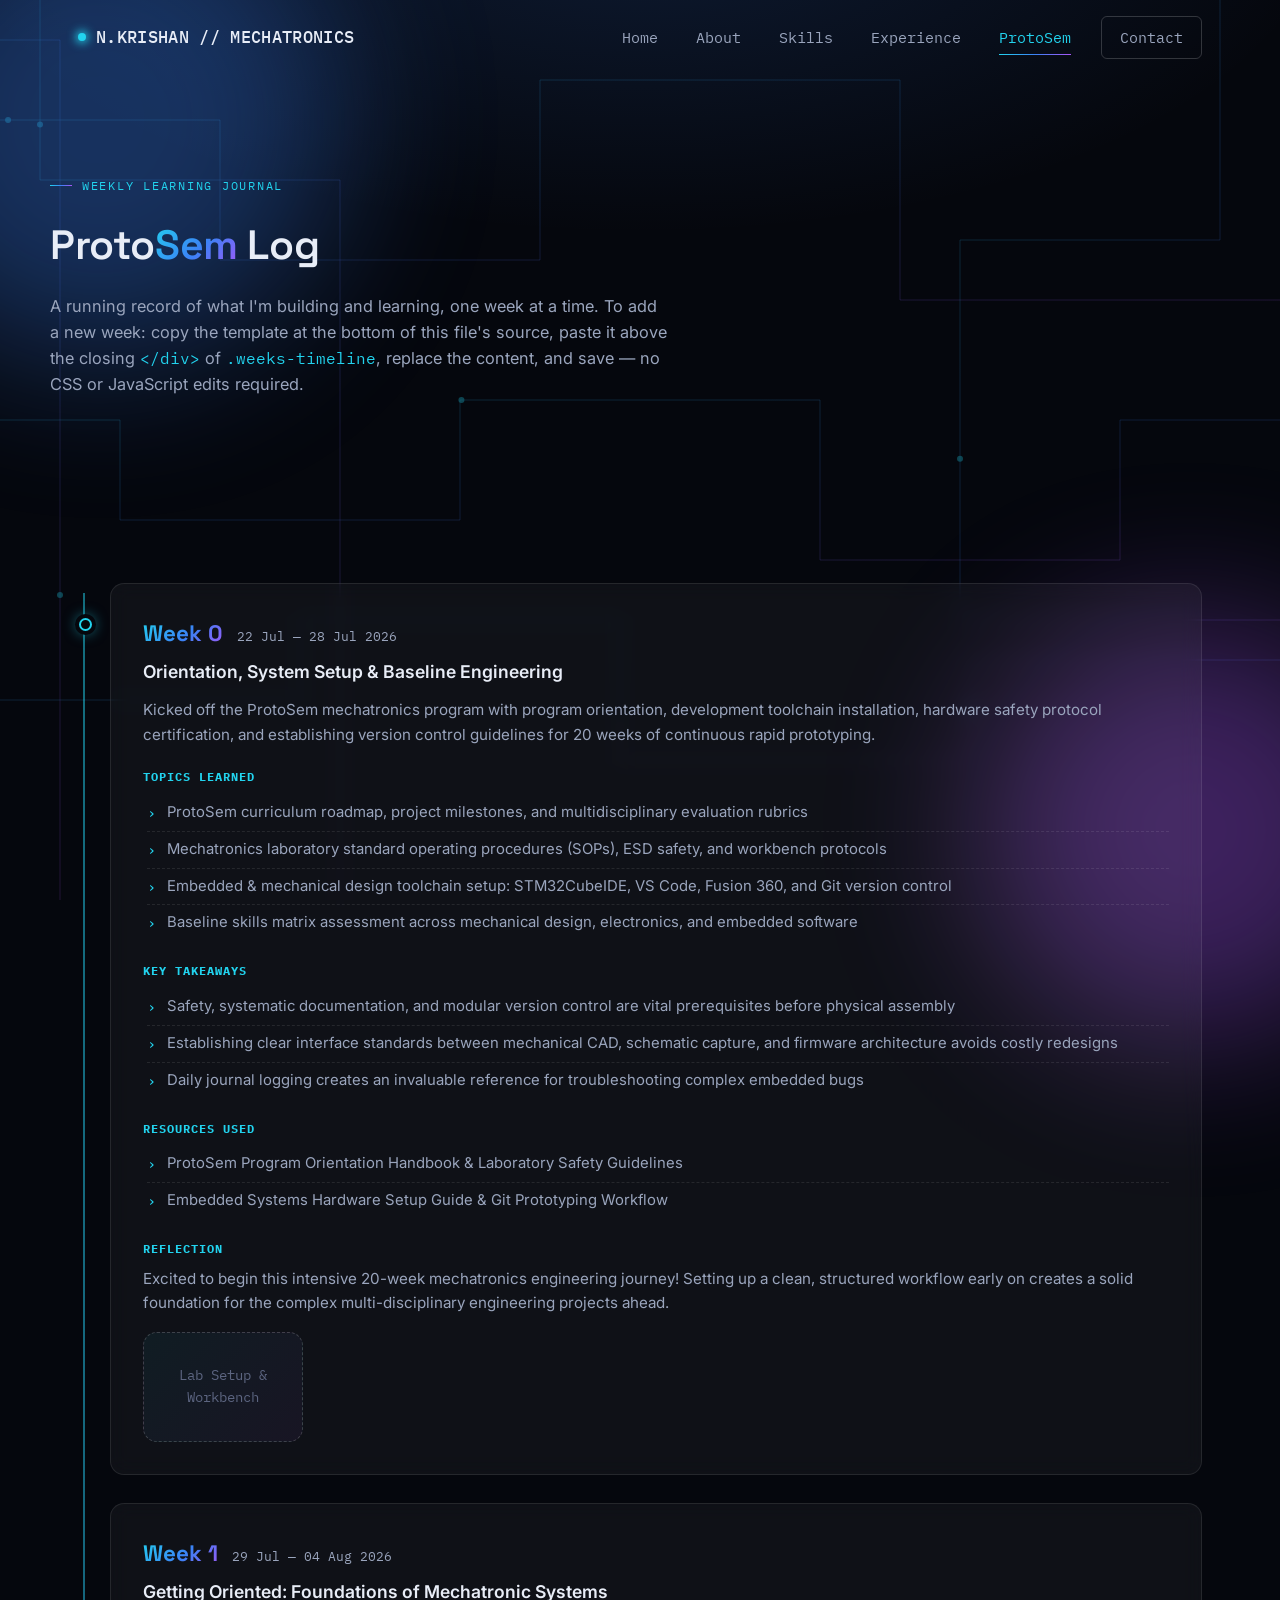
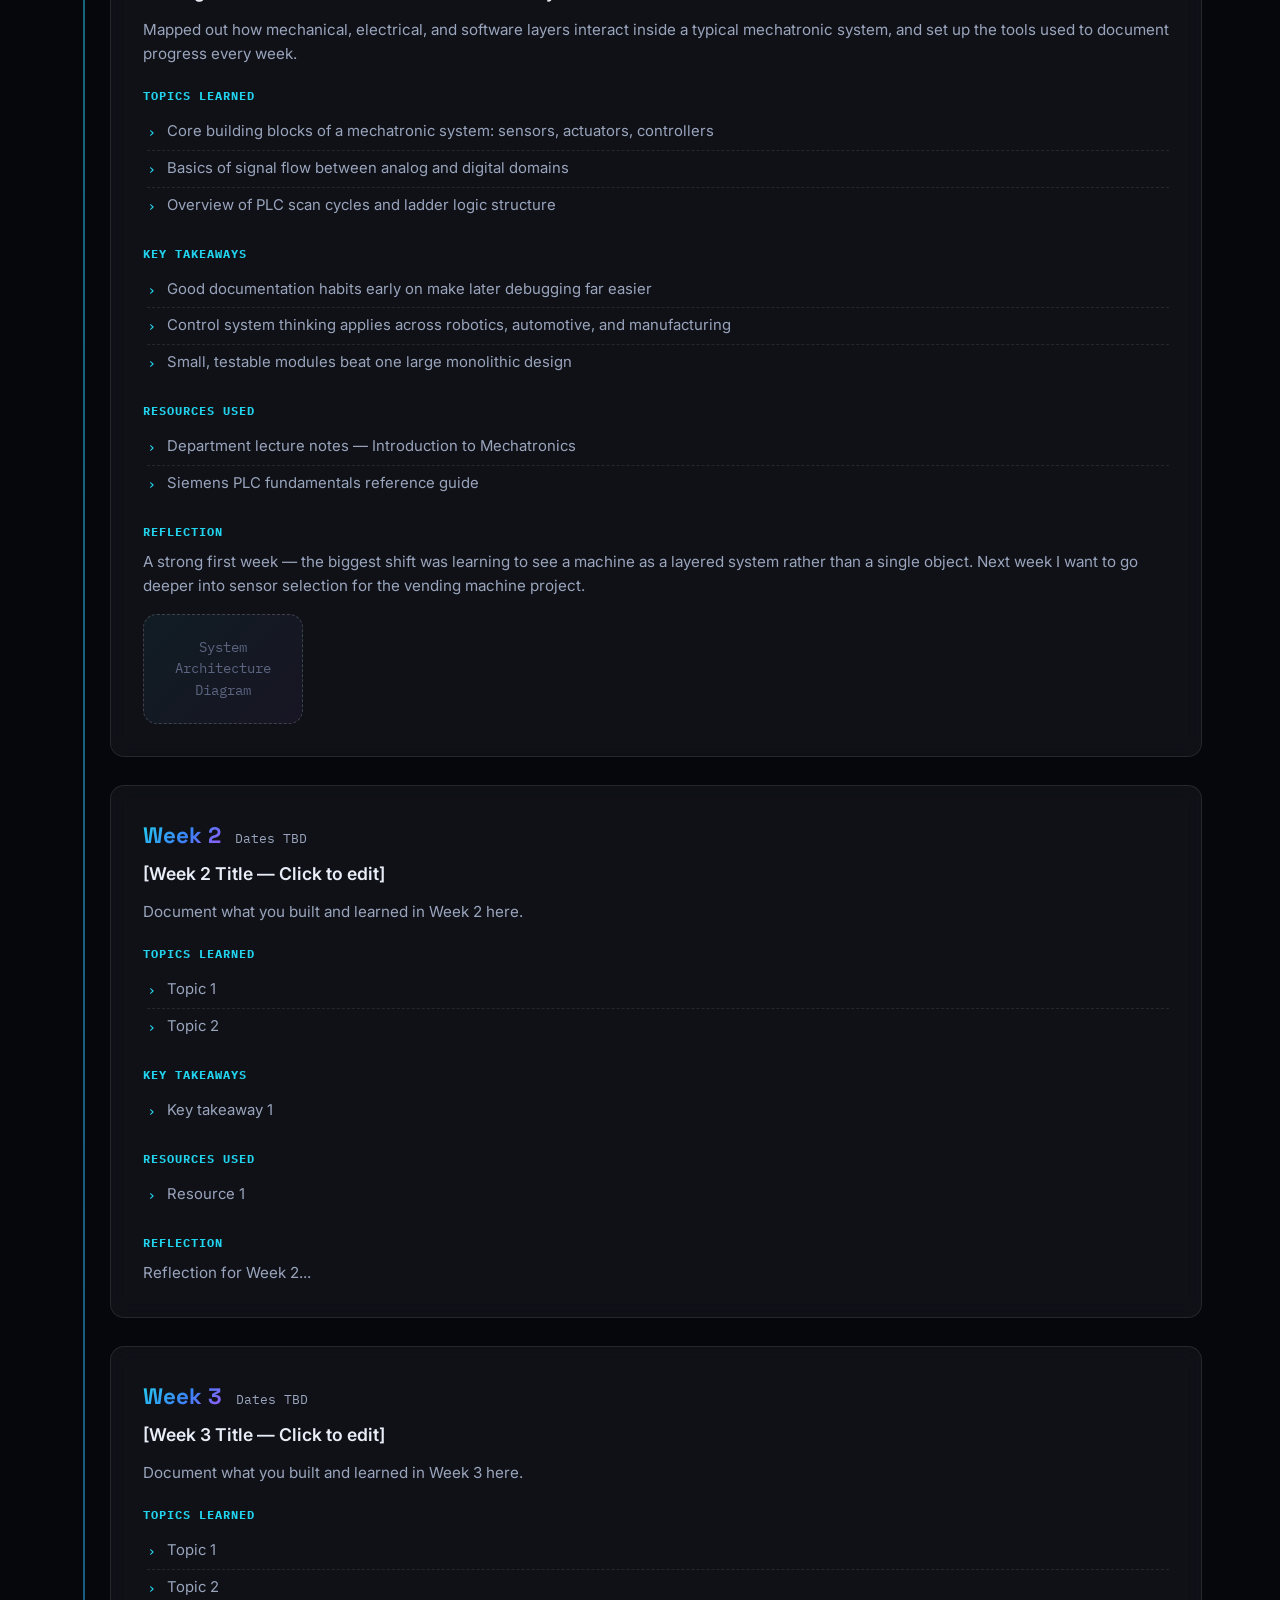
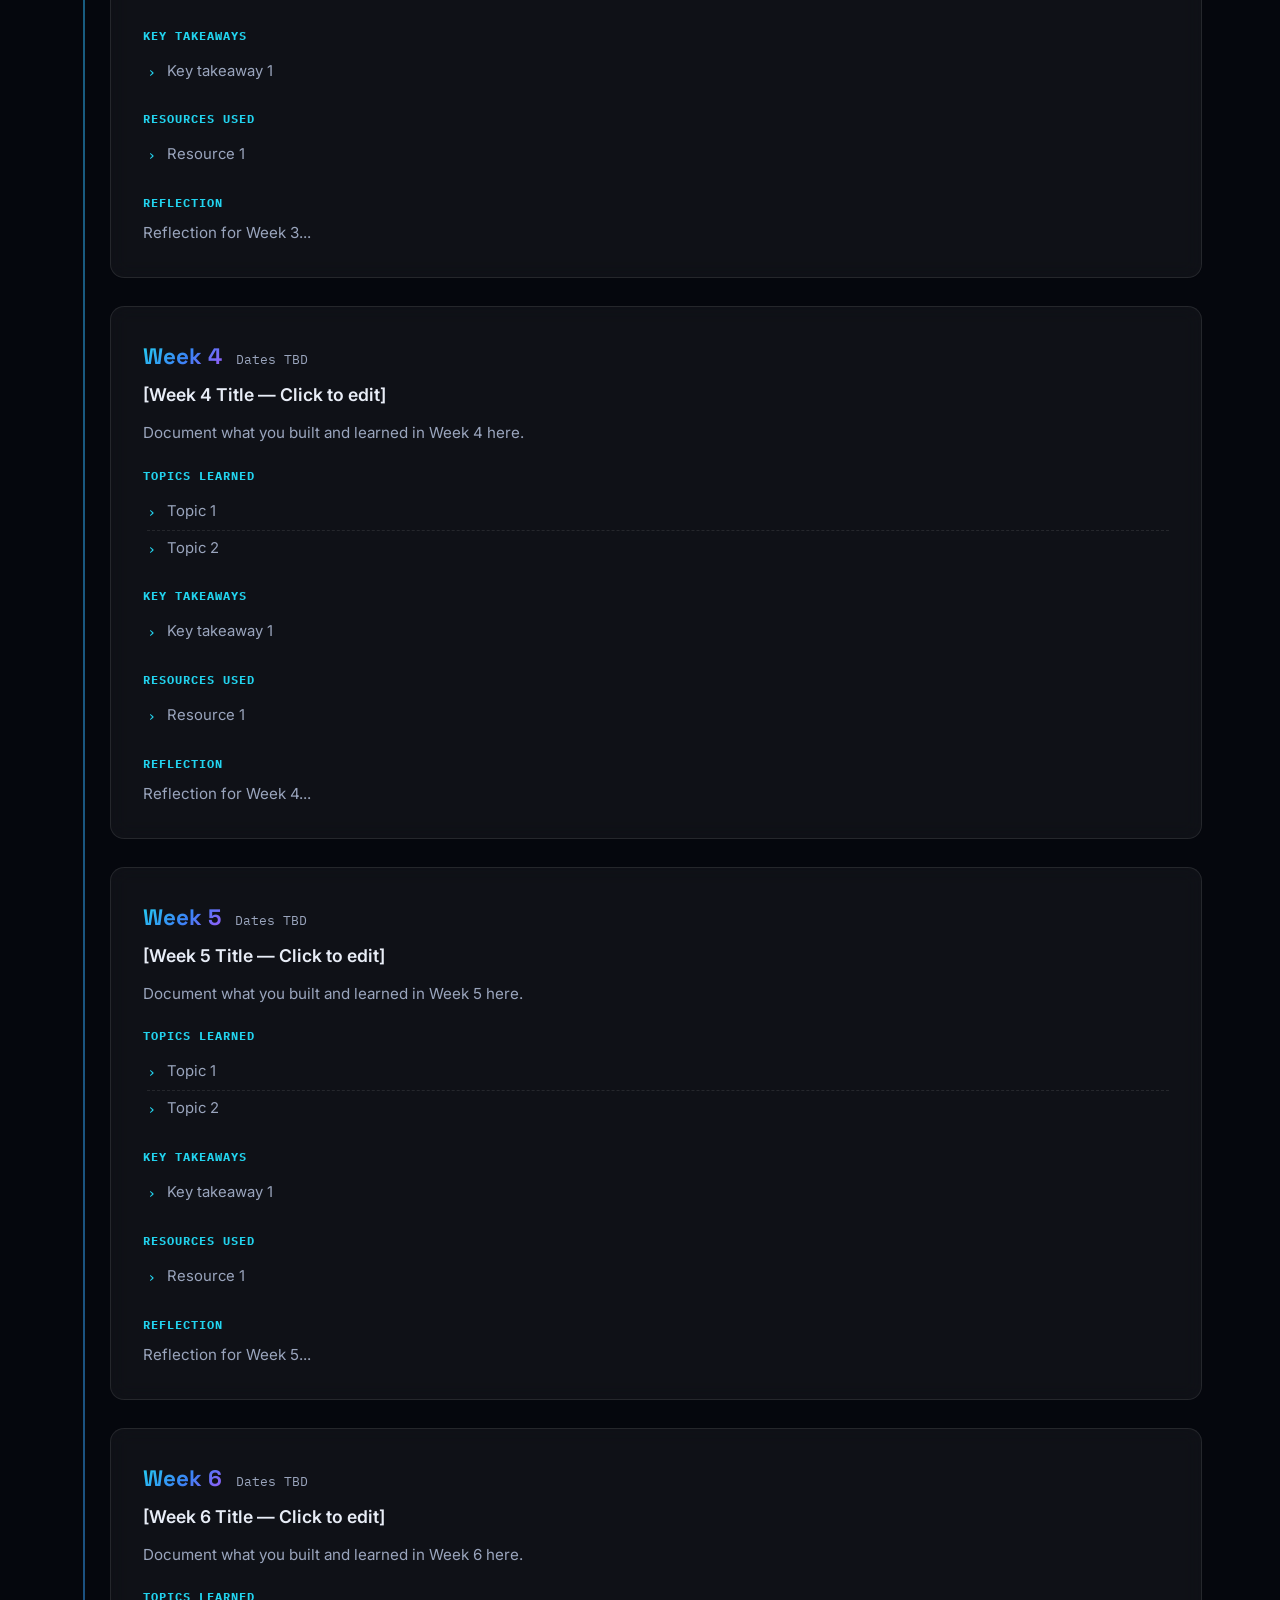
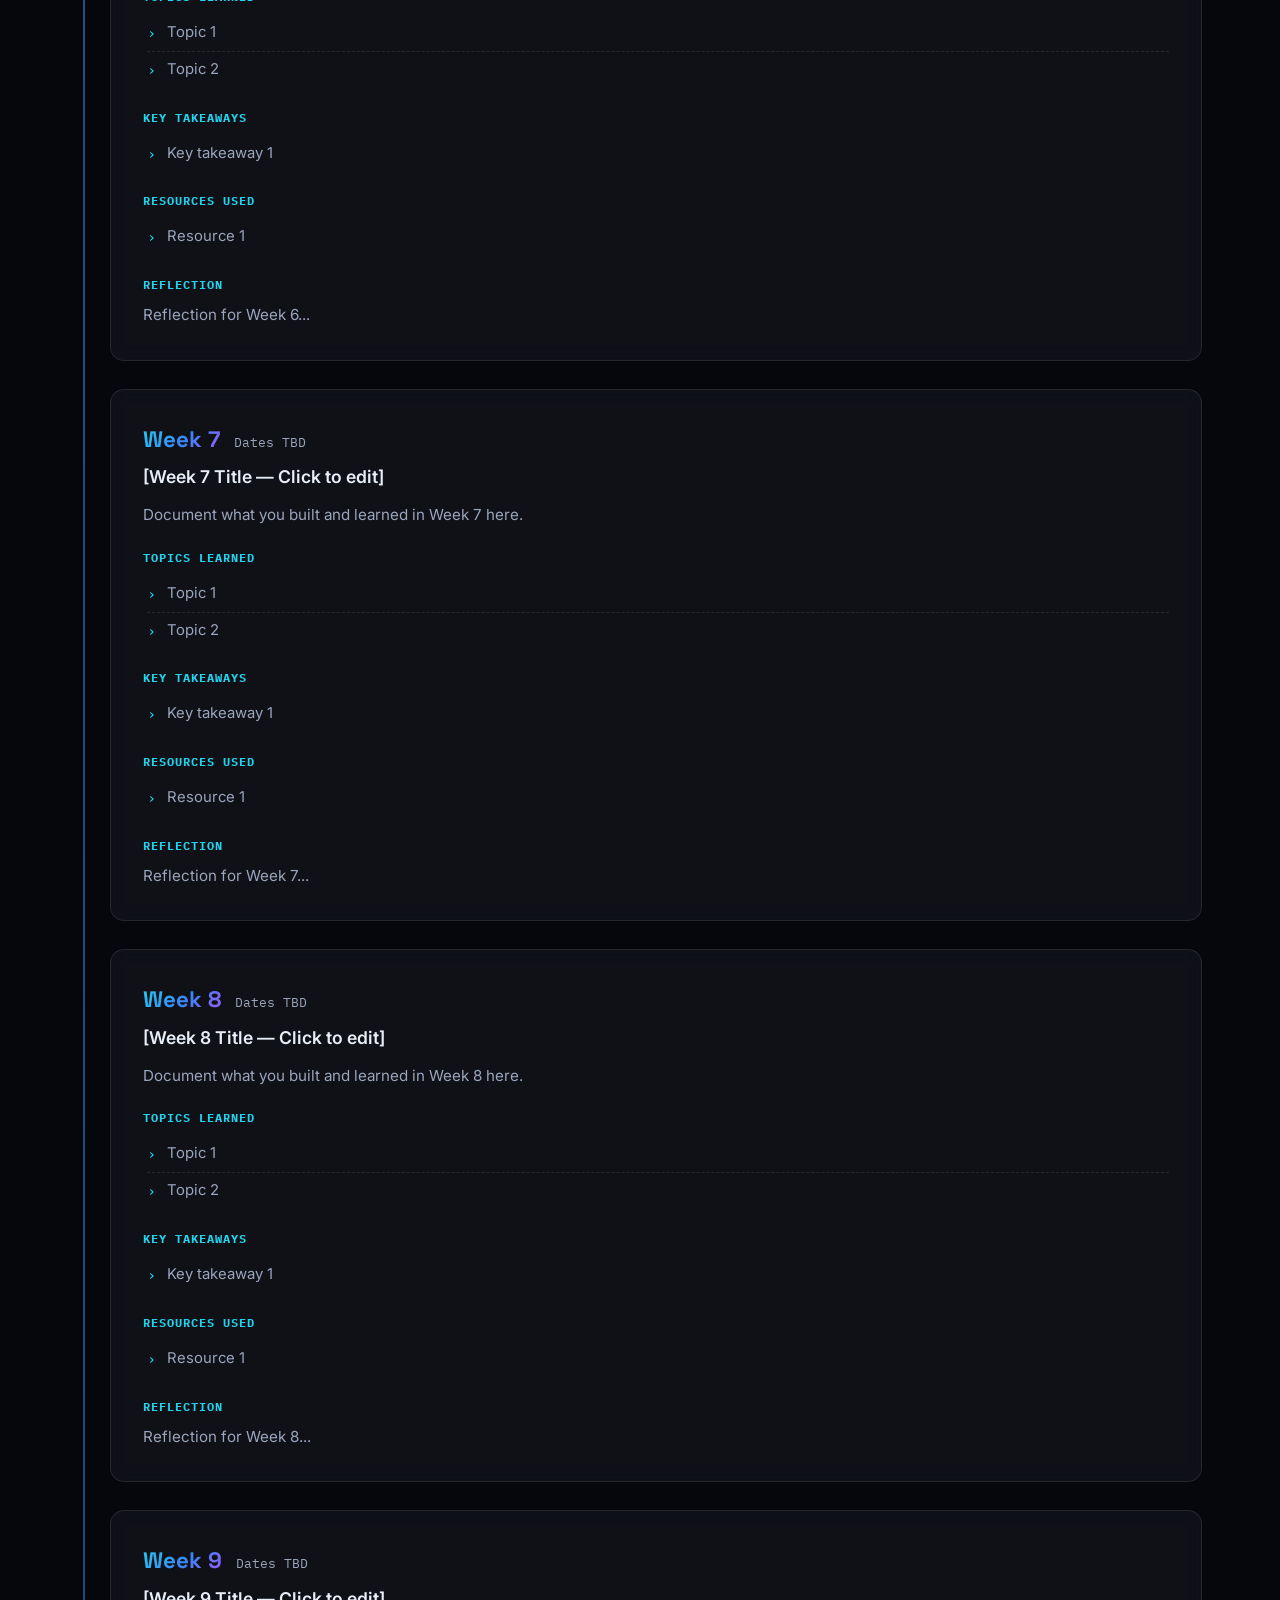
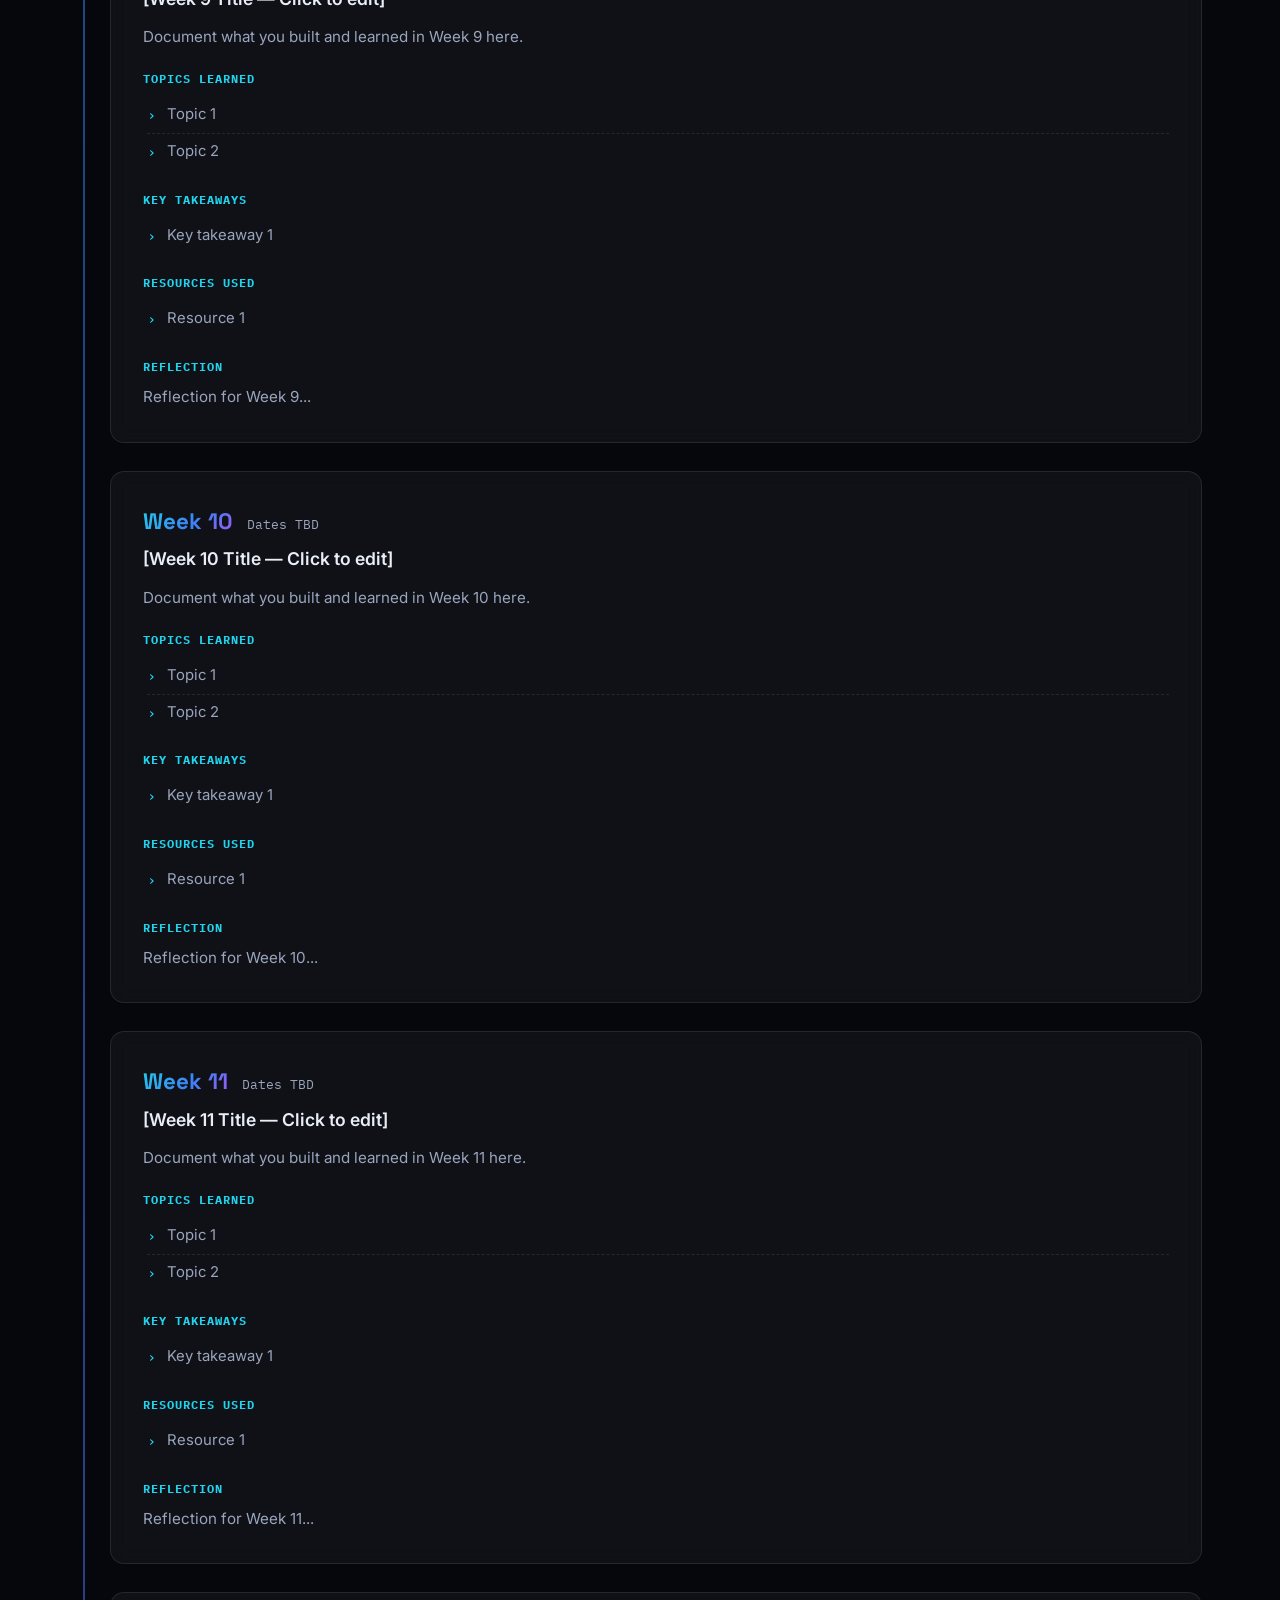
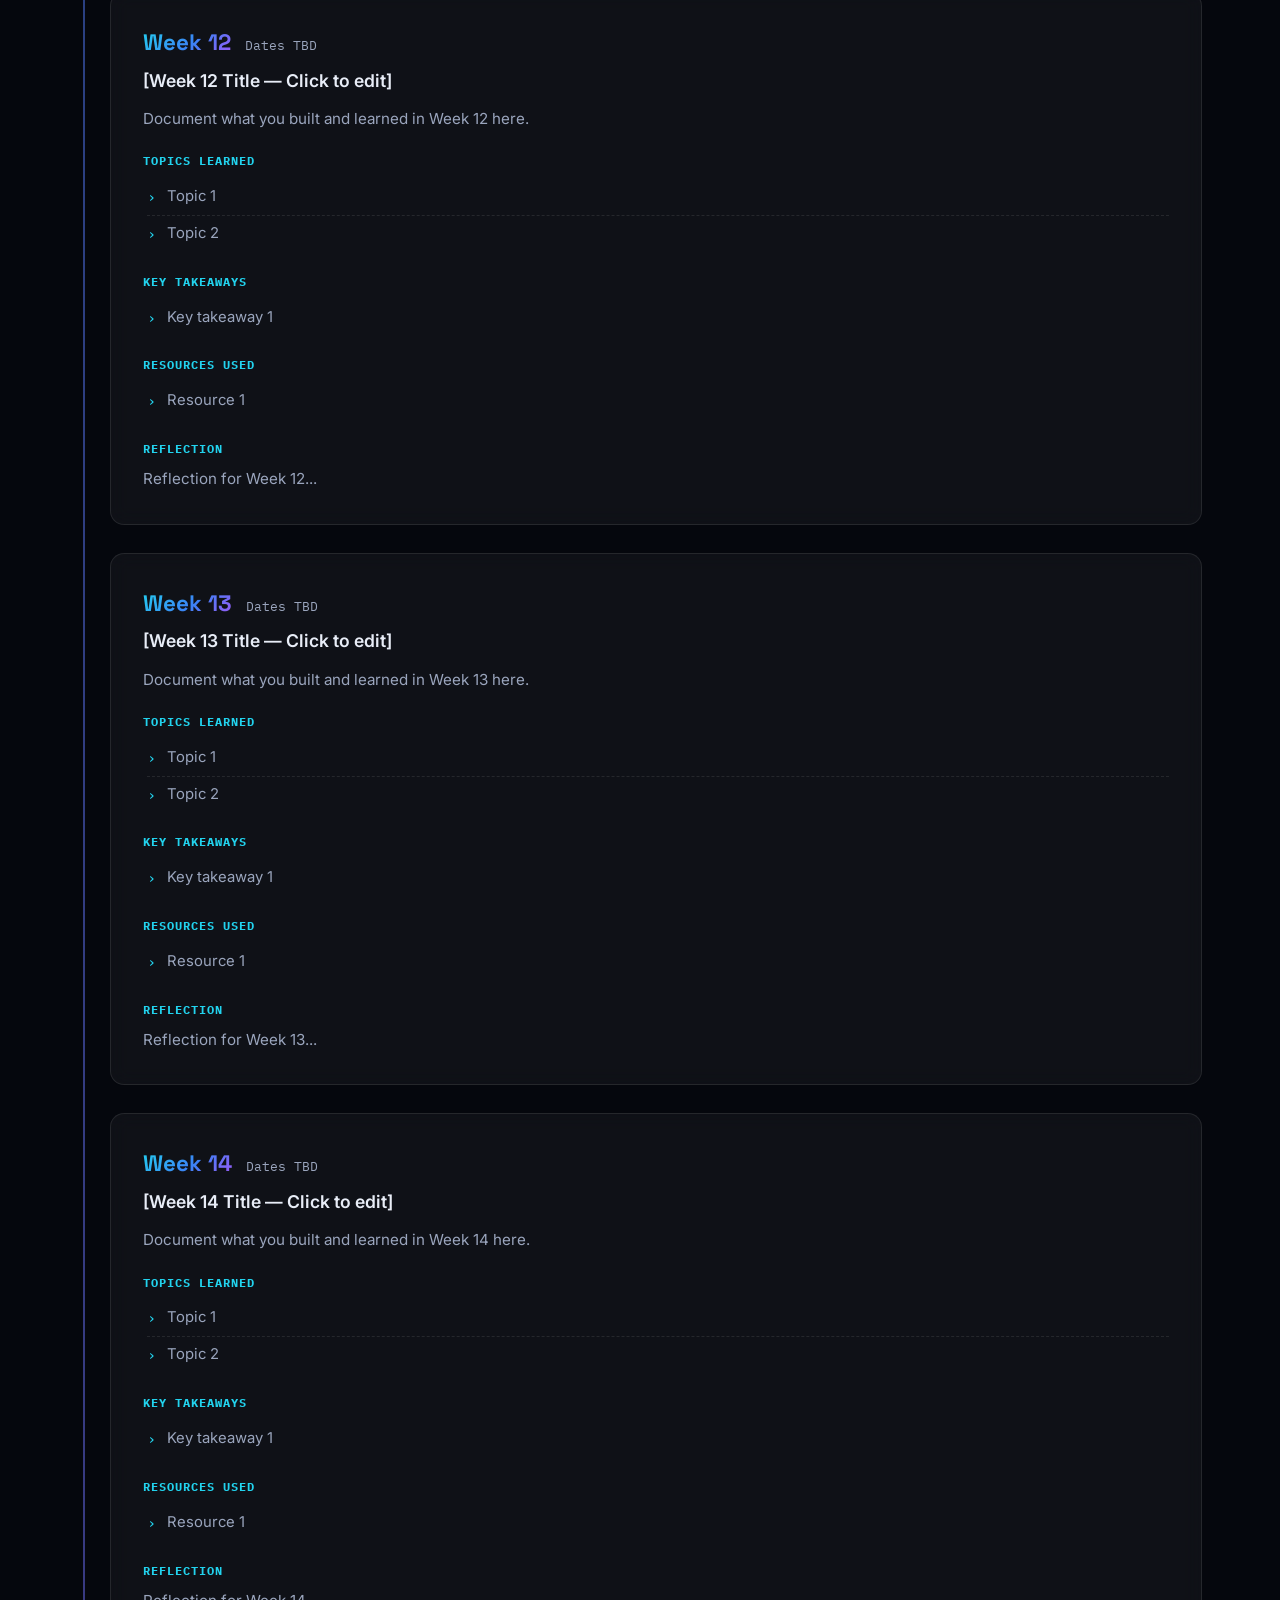
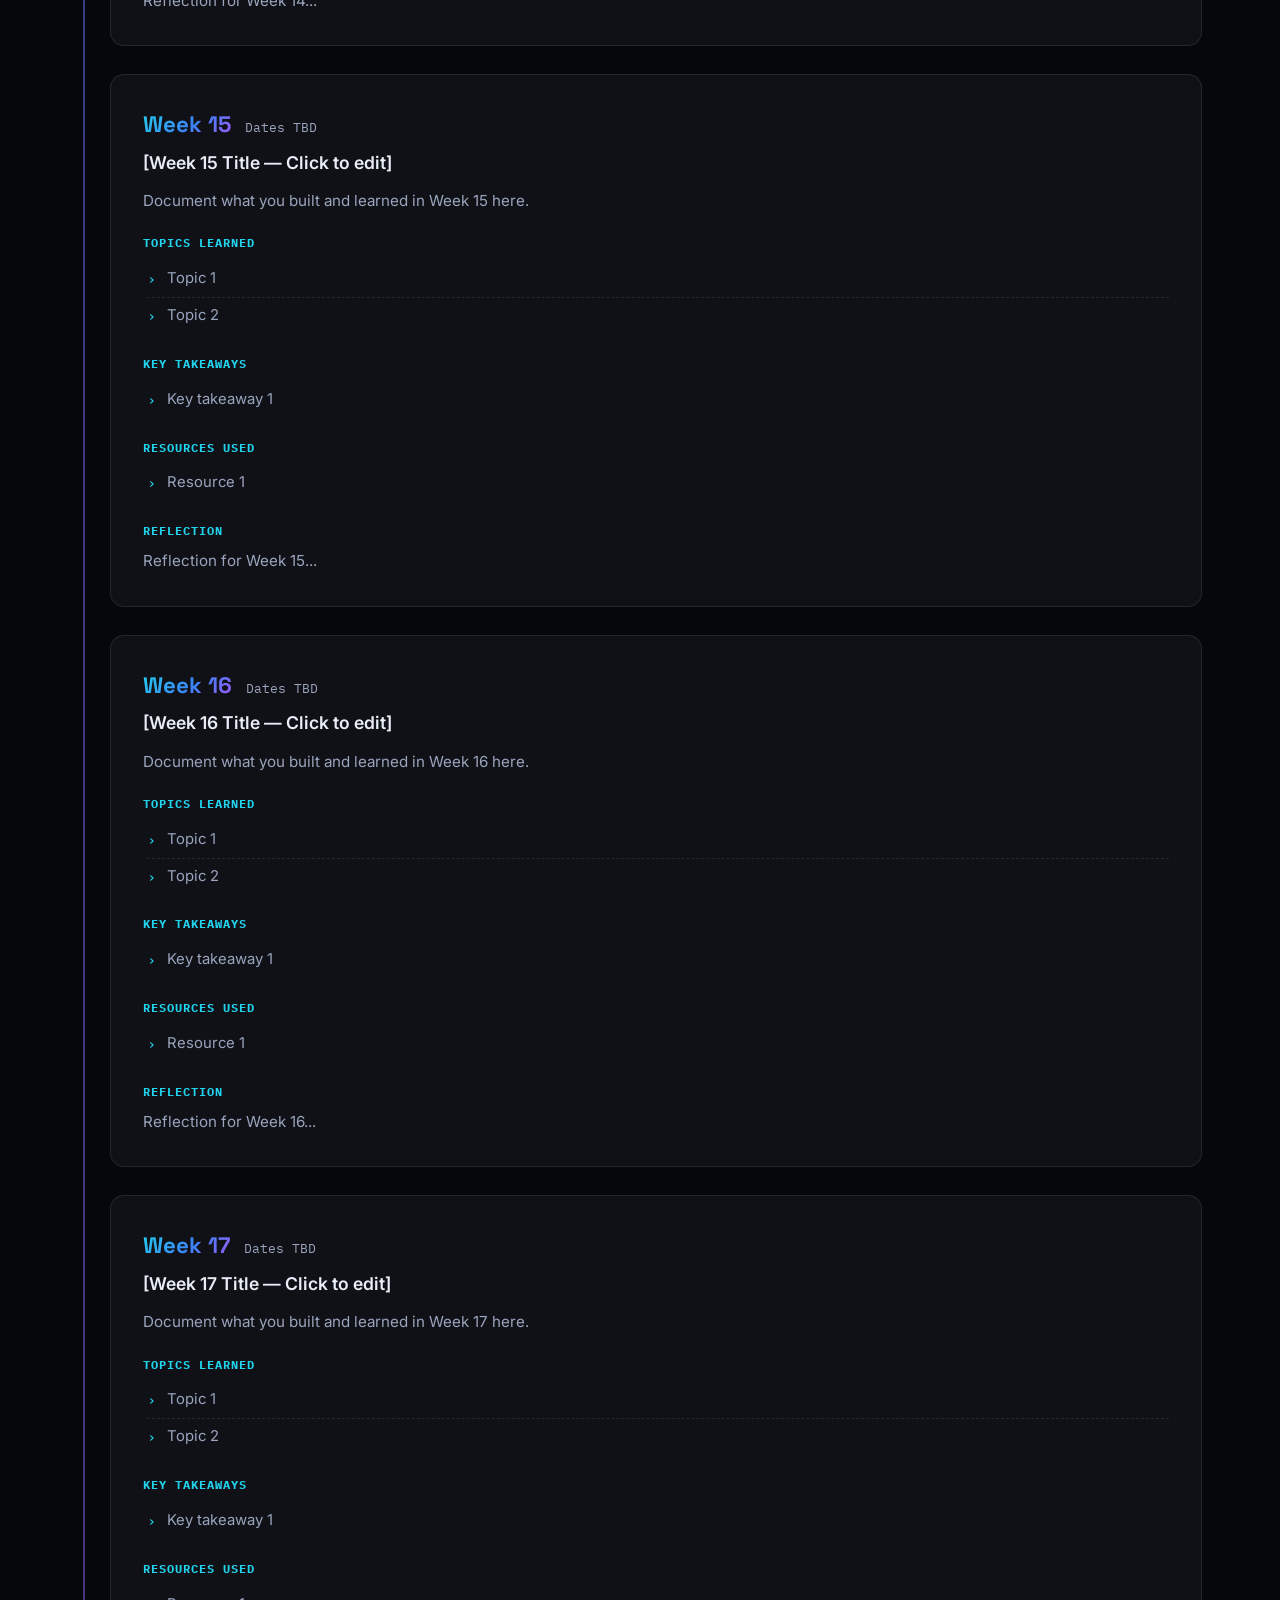
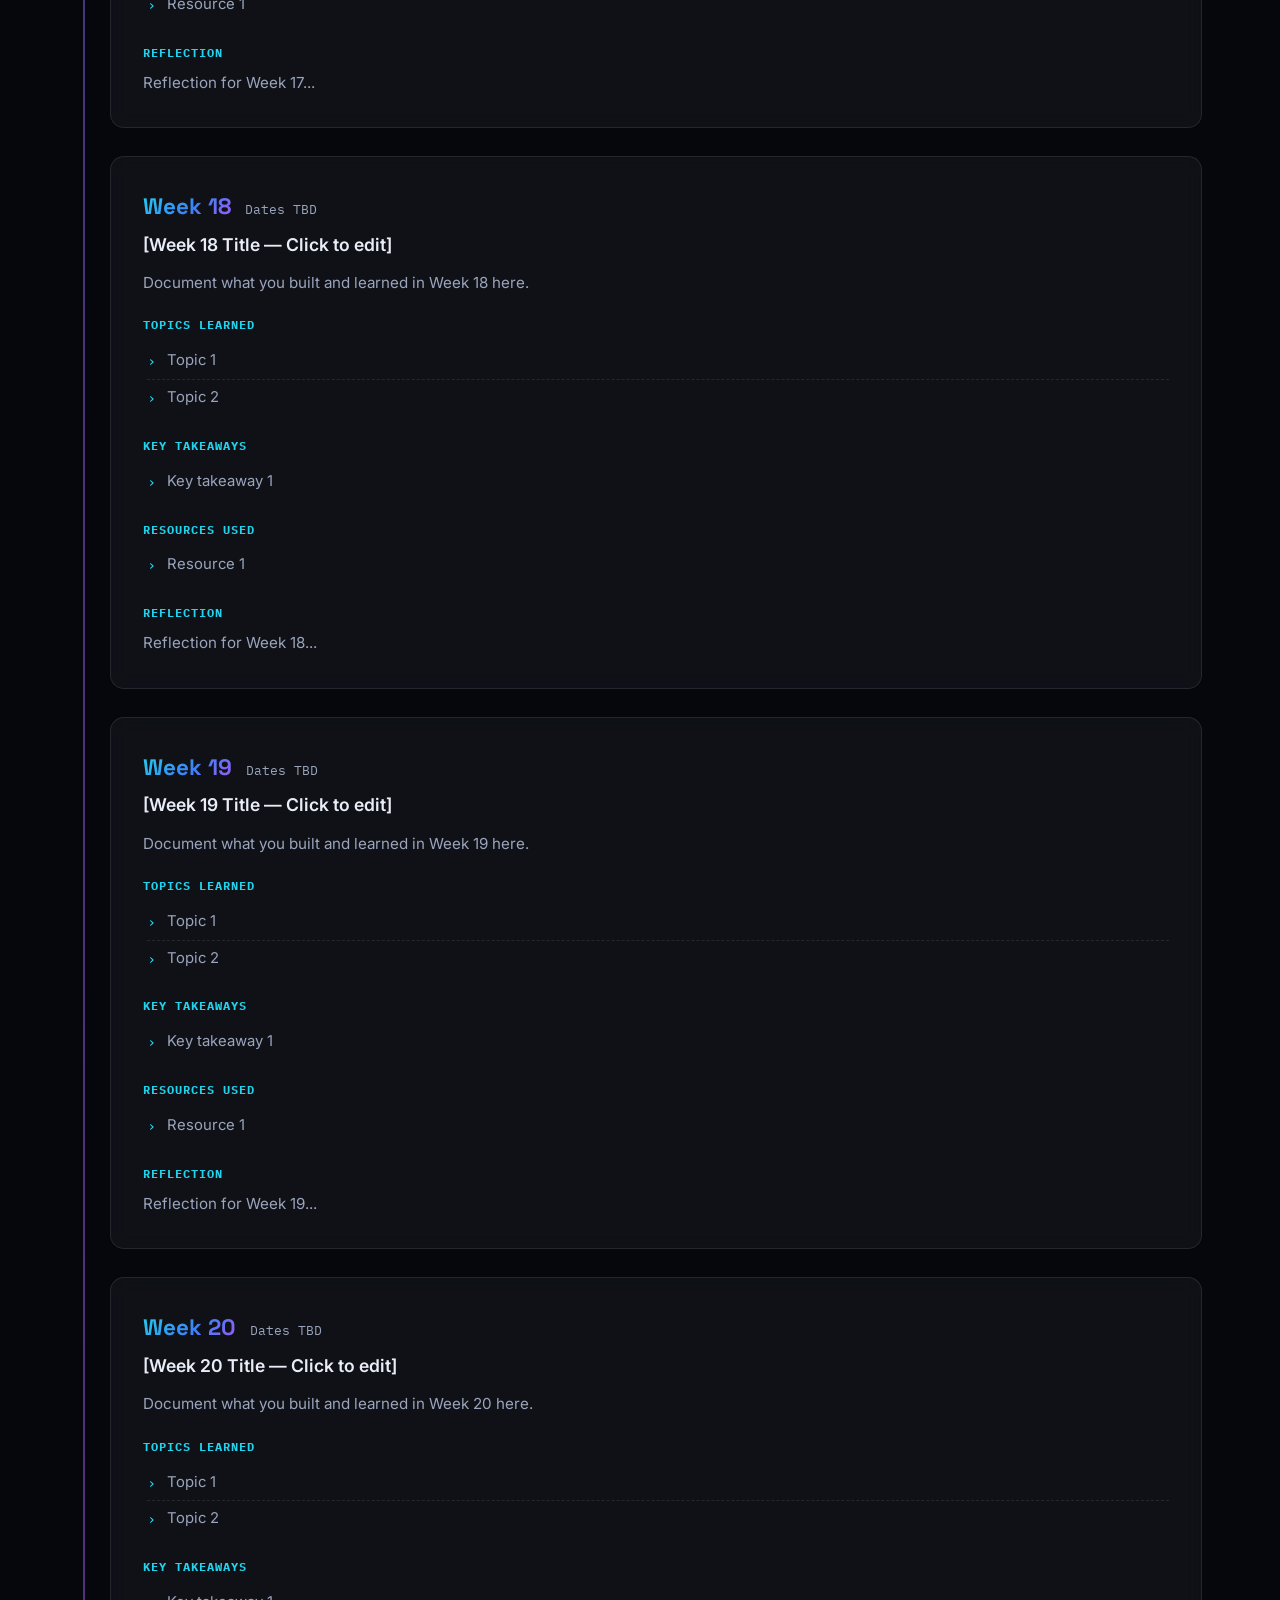
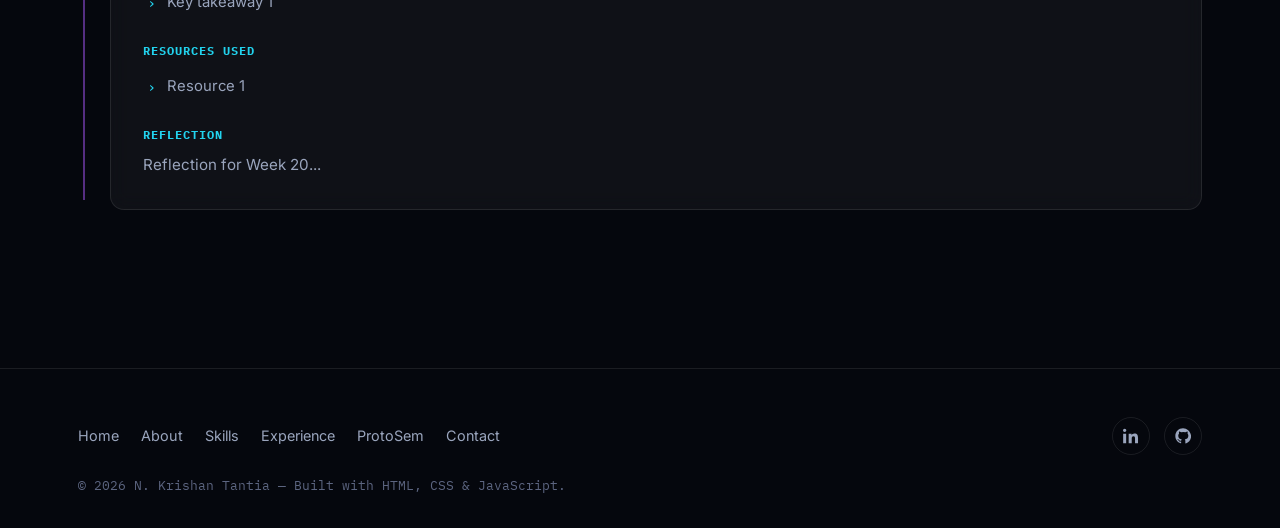
==== protosem.html @ 2aa9a416 "Initial portfolio website" ====
<!DOCTYPE html>
<html lang="en">
<head>
<meta charset="UTF-8">
<meta name="viewport" content="width=device-width, initial-scale=1.0">
<title>ProtoSem — N. Krishan Tantia</title>
<meta name="description" content="Weekly learning journal documenting N. Krishan Tantia's ProtoSem progress week by week.">
<link rel="stylesheet" href="css/style.css">
</head>
<body>

<div class="circuit-bg" aria-hidden="true"></div>
<div class="blob blob--1" aria-hidden="true"></div>
<div class="blob blob--2" aria-hidden="true"></div>

<nav class="navbar" id="navbar">
  <div class="container nav-inner">
    <a href="index.html" class="logo"><span class="dot"></span>N.KRISHAN // MECHATRONICS</a>
    <div class="nav-links">
      <a href="index.html">Home</a>
      <a href="about.html">About</a>
      <a href="skills.html">Skills</a>
      <a href="experience.html">Experience</a>
      <a href="protosem.html">ProtoSem</a>
      <a href="contact.html" class="nav-cta">Contact</a>
    </div>
    <button class="hamburger" aria-label="Toggle menu" aria-expanded="false">
      <span></span><span></span><span></span>
    </button>
  </div>
</nav>

<div class="menu-overlay"></div>
<div class="mobile-menu">
  <a href="index.html">Home</a>
  <a href="about.html">About</a>
  <a href="skills.html">Skills</a>
  <a href="experience.html">Experience</a>
  <a href="protosem.html">ProtoSem</a>
  <a href="contact.html">Contact</a>
</div>

<main>
  <header class="page-header container">
    <div class="eyebrow reveal">Weekly Learning Journal</div>
    <h1 class="section-title reveal">Proto<span class="grad-text">Sem</span> Log</h1>
    <p class="section-sub reveal">
      A running record of what I'm building and learning, one week at a time. To add a new
      week: copy the template at the bottom of this file's source, paste it above the closing
      <code style="font-family:var(--font-mono); color:var(--cyan);">&lt;/div&gt;</code> of
      <code style="font-family:var(--font-mono); color:var(--cyan);">.weeks-timeline</code>,
      replace the content, and save — no CSS or JavaScript edits required.
    </p>
  </header>

  <section class="section section--tight">
    <div class="container">
      <div class="weeks-timeline">

        <!-- ================= WEEK 0 ================= -->
        <div class="week-card reveal">
          <div class="week-header">
            <h2>Week 0</h2>
            <span>22 Jul — 28 Jul 2026</span>
          </div>

          <h3>Orientation, System Setup &amp; Baseline Engineering</h3>

          <p>
            Kicked off the ProtoSem mechatronics program with program orientation, development toolchain installation, hardware safety protocol certification, and establishing version control guidelines for 20 weeks of continuous rapid prototyping.
          </p>

          <h4>Topics Learned</h4>
          <ul>
            <li>ProtoSem curriculum roadmap, project milestones, and multidisciplinary evaluation rubrics</li>
            <li>Mechatronics laboratory standard operating procedures (SOPs), ESD safety, and workbench protocols</li>
            <li>Embedded &amp; mechanical design toolchain setup: STM32CubeIDE, VS Code, Fusion 360, and Git version control</li>
            <li>Baseline skills matrix assessment across mechanical design, electronics, and embedded software</li>
          </ul>

          <h4>Key Takeaways</h4>
          <ul>
            <li>Safety, systematic documentation, and modular version control are vital prerequisites before physical assembly</li>
            <li>Establishing clear interface standards between mechanical CAD, schematic capture, and firmware architecture avoids costly redesigns</li>
            <li>Daily journal logging creates an invaluable reference for troubleshooting complex embedded bugs</li>
          </ul>

          <h4>Resources Used</h4>
          <ul>
            <li>ProtoSem Program Orientation Handbook &amp; Laboratory Safety Guidelines</li>
            <li>Embedded Systems Hardware Setup Guide &amp; Git Prototyping Workflow</li>
          </ul>

          <h4>Reflection</h4>
          <p>
            Excited to begin this intensive 20-week mechatronics engineering journey! Setting up a clean, structured workflow early on creates a solid foundation for the complex multi-disciplinary engineering projects ahead.
          </p>

          <div class="week-images">
            <div class="img-placeholder" style="width:160px; height:110px; aspect-ratio:unset;">Lab Setup &amp; Workbench</div>
          </div>
        </div>
        <!-- END WEEK 0 -->

        <!-- ================= WEEK 1 ================= -->
        <div class="week-card reveal">
          <div class="week-header">
            <h2>Week 1</h2>
            <span>29 Jul — 04 Aug 2026</span>
          </div>

          <h3>Getting Oriented: Foundations of Mechatronic Systems</h3>

          <p>
            Mapped out how mechanical, electrical, and software layers interact inside a typical mechatronic system, and set up the tools used to document progress every week.
          </p>

          <h4>Topics Learned</h4>
          <ul>
            <li>Core building blocks of a mechatronic system: sensors, actuators, controllers</li>
            <li>Basics of signal flow between analog and digital domains</li>
            <li>Overview of PLC scan cycles and ladder logic structure</li>
          </ul>

          <h4>Key Takeaways</h4>
          <ul>
            <li>Good documentation habits early on make later debugging far easier</li>
            <li>Control system thinking applies across robotics, automotive, and manufacturing</li>
            <li>Small, testable modules beat one large monolithic design</li>
          </ul>

          <h4>Resources Used</h4>
          <ul>
            <li>Department lecture notes — Introduction to Mechatronics</li>
            <li>Siemens PLC fundamentals reference guide</li>
          </ul>

          <h4>Reflection</h4>
          <p>
            A strong first week — the biggest shift was learning to see a machine as a layered system rather than a single object. Next week I want to go deeper into sensor selection for the vending machine project.
          </p>

          <div class="week-images">
            <div class="img-placeholder" style="width:160px; height:110px; aspect-ratio:unset;">System Architecture Diagram</div>
          </div>
        </div>
        <!-- END WEEK 1 -->

        <!-- ================= WEEK 2 ================= -->
        <div class="week-card reveal">
          <div class="week-header">
            <h2>Week 2</h2>
            <span>Dates TBD</span>
          </div>
          <h3>[Week 2 Title — Click to edit]</h3>
          <p>Document what you built and learned in Week 2 here.</p>
          <h4>Topics Learned</h4>
          <ul>
            <li>Topic 1</li>
            <li>Topic 2</li>
          </ul>
          <h4>Key Takeaways</h4>
          <ul>
            <li>Key takeaway 1</li>
          </ul>
          <h4>Resources Used</h4>
          <ul>
            <li>Resource 1</li>
          </ul>
          <h4>Reflection</h4>
          <p>Reflection for Week 2...</p>
        </div>
        <!-- END WEEK 2 -->

        <!-- ================= WEEK 3 ================= -->
        <div class="week-card reveal">
          <div class="week-header">
            <h2>Week 3</h2>
            <span>Dates TBD</span>
          </div>
          <h3>[Week 3 Title — Click to edit]</h3>
          <p>Document what you built and learned in Week 3 here.</p>
          <h4>Topics Learned</h4>
          <ul>
            <li>Topic 1</li>
            <li>Topic 2</li>
          </ul>
          <h4>Key Takeaways</h4>
          <ul>
            <li>Key takeaway 1</li>
          </ul>
          <h4>Resources Used</h4>
          <ul>
            <li>Resource 1</li>
          </ul>
          <h4>Reflection</h4>
          <p>Reflection for Week 3...</p>
        </div>
        <!-- END WEEK 3 -->

        <!-- ================= WEEK 4 ================= -->
        <div class="week-card reveal">
          <div class="week-header">
            <h2>Week 4</h2>
            <span>Dates TBD</span>
          </div>
          <h3>[Week 4 Title — Click to edit]</h3>
          <p>Document what you built and learned in Week 4 here.</p>
          <h4>Topics Learned</h4>
          <ul>
            <li>Topic 1</li>
            <li>Topic 2</li>
          </ul>
          <h4>Key Takeaways</h4>
          <ul>
            <li>Key takeaway 1</li>
          </ul>
          <h4>Resources Used</h4>
          <ul>
            <li>Resource 1</li>
          </ul>
          <h4>Reflection</h4>
          <p>Reflection for Week 4...</p>
        </div>
        <!-- END WEEK 4 -->

        <!-- ================= WEEK 5 ================= -->
        <div class="week-card reveal">
          <div class="week-header">
            <h2>Week 5</h2>
            <span>Dates TBD</span>
          </div>
          <h3>[Week 5 Title — Click to edit]</h3>
          <p>Document what you built and learned in Week 5 here.</p>
          <h4>Topics Learned</h4>
          <ul>
            <li>Topic 1</li>
            <li>Topic 2</li>
          </ul>
          <h4>Key Takeaways</h4>
          <ul>
            <li>Key takeaway 1</li>
          </ul>
          <h4>Resources Used</h4>
          <ul>
            <li>Resource 1</li>
          </ul>
          <h4>Reflection</h4>
          <p>Reflection for Week 5...</p>
        </div>
        <!-- END WEEK 5 -->

        <!-- ================= WEEK 6 ================= -->
        <div class="week-card reveal">
          <div class="week-header">
            <h2>Week 6</h2>
            <span>Dates TBD</span>
          </div>
          <h3>[Week 6 Title — Click to edit]</h3>
          <p>Document what you built and learned in Week 6 here.</p>
          <h4>Topics Learned</h4>
          <ul>
            <li>Topic 1</li>
            <li>Topic 2</li>
          </ul>
          <h4>Key Takeaways</h4>
          <ul>
            <li>Key takeaway 1</li>
          </ul>
          <h4>Resources Used</h4>
          <ul>
            <li>Resource 1</li>
          </ul>
          <h4>Reflection</h4>
          <p>Reflection for Week 6...</p>
        </div>
        <!-- END WEEK 6 -->

        <!-- ================= WEEK 7 ================= -->
        <div class="week-card reveal">
          <div class="week-header">
            <h2>Week 7</h2>
            <span>Dates TBD</span>
          </div>
          <h3>[Week 7 Title — Click to edit]</h3>
          <p>Document what you built and learned in Week 7 here.</p>
          <h4>Topics Learned</h4>
          <ul>
            <li>Topic 1</li>
            <li>Topic 2</li>
          </ul>
          <h4>Key Takeaways</h4>
          <ul>
            <li>Key takeaway 1</li>
          </ul>
          <h4>Resources Used</h4>
          <ul>
            <li>Resource 1</li>
          </ul>
          <h4>Reflection</h4>
          <p>Reflection for Week 7...</p>
        </div>
        <!-- END WEEK 7 -->

        <!-- ================= WEEK 8 ================= -->
        <div class="week-card reveal">
          <div class="week-header">
            <h2>Week 8</h2>
            <span>Dates TBD</span>
          </div>
          <h3>[Week 8 Title — Click to edit]</h3>
          <p>Document what you built and learned in Week 8 here.</p>
          <h4>Topics Learned</h4>
          <ul>
            <li>Topic 1</li>
            <li>Topic 2</li>
          </ul>
          <h4>Key Takeaways</h4>
          <ul>
            <li>Key takeaway 1</li>
          </ul>
          <h4>Resources Used</h4>
          <ul>
            <li>Resource 1</li>
          </ul>
          <h4>Reflection</h4>
          <p>Reflection for Week 8...</p>
        </div>
        <!-- END WEEK 8 -->

        <!-- ================= WEEK 9 ================= -->
        <div class="week-card reveal">
          <div class="week-header">
            <h2>Week 9</h2>
            <span>Dates TBD</span>
          </div>
          <h3>[Week 9 Title — Click to edit]</h3>
          <p>Document what you built and learned in Week 9 here.</p>
          <h4>Topics Learned</h4>
          <ul>
            <li>Topic 1</li>
            <li>Topic 2</li>
          </ul>
          <h4>Key Takeaways</h4>
          <ul>
            <li>Key takeaway 1</li>
          </ul>
          <h4>Resources Used</h4>
          <ul>
            <li>Resource 1</li>
          </ul>
          <h4>Reflection</h4>
          <p>Reflection for Week 9...</p>
        </div>
        <!-- END WEEK 9 -->

        <!-- ================= WEEK 10 ================= -->
        <div class="week-card reveal">
          <div class="week-header">
            <h2>Week 10</h2>
            <span>Dates TBD</span>
          </div>
          <h3>[Week 10 Title — Click to edit]</h3>
          <p>Document what you built and learned in Week 10 here.</p>
          <h4>Topics Learned</h4>
          <ul>
            <li>Topic 1</li>
            <li>Topic 2</li>
          </ul>
          <h4>Key Takeaways</h4>
          <ul>
            <li>Key takeaway 1</li>
          </ul>
          <h4>Resources Used</h4>
          <ul>
            <li>Resource 1</li>
          </ul>
          <h4>Reflection</h4>
          <p>Reflection for Week 10...</p>
        </div>
        <!-- END WEEK 10 -->

        <!-- ================= WEEK 11 ================= -->
        <div class="week-card reveal">
          <div class="week-header">
            <h2>Week 11</h2>
            <span>Dates TBD</span>
          </div>
          <h3>[Week 11 Title — Click to edit]</h3>
          <p>Document what you built and learned in Week 11 here.</p>
          <h4>Topics Learned</h4>
          <ul>
            <li>Topic 1</li>
            <li>Topic 2</li>
          </ul>
          <h4>Key Takeaways</h4>
          <ul>
            <li>Key takeaway 1</li>
          </ul>
          <h4>Resources Used</h4>
          <ul>
            <li>Resource 1</li>
          </ul>
          <h4>Reflection</h4>
          <p>Reflection for Week 11...</p>
        </div>
        <!-- END WEEK 11 -->

        <!-- ================= WEEK 12 ================= -->
        <div class="week-card reveal">
          <div class="week-header">
            <h2>Week 12</h2>
            <span>Dates TBD</span>
          </div>
          <h3>[Week 12 Title — Click to edit]</h3>
          <p>Document what you built and learned in Week 12 here.</p>
          <h4>Topics Learned</h4>
          <ul>
            <li>Topic 1</li>
            <li>Topic 2</li>
          </ul>
          <h4>Key Takeaways</h4>
          <ul>
            <li>Key takeaway 1</li>
          </ul>
          <h4>Resources Used</h4>
          <ul>
            <li>Resource 1</li>
          </ul>
          <h4>Reflection</h4>
          <p>Reflection for Week 12...</p>
        </div>
        <!-- END WEEK 12 -->

        <!-- ================= WEEK 13 ================= -->
        <div class="week-card reveal">
          <div class="week-header">
            <h2>Week 13</h2>
            <span>Dates TBD</span>
          </div>
          <h3>[Week 13 Title — Click to edit]</h3>
          <p>Document what you built and learned in Week 13 here.</p>
          <h4>Topics Learned</h4>
          <ul>
            <li>Topic 1</li>
            <li>Topic 2</li>
          </ul>
          <h4>Key Takeaways</h4>
          <ul>
            <li>Key takeaway 1</li>
          </ul>
          <h4>Resources Used</h4>
          <ul>
            <li>Resource 1</li>
          </ul>
          <h4>Reflection</h4>
          <p>Reflection for Week 13...</p>
        </div>
        <!-- END WEEK 13 -->

        <!-- ================= WEEK 14 ================= -->
        <div class="week-card reveal">
          <div class="week-header">
            <h2>Week 14</h2>
            <span>Dates TBD</span>
          </div>
          <h3>[Week 14 Title — Click to edit]</h3>
          <p>Document what you built and learned in Week 14 here.</p>
          <h4>Topics Learned</h4>
          <ul>
            <li>Topic 1</li>
            <li>Topic 2</li>
          </ul>
          <h4>Key Takeaways</h4>
          <ul>
            <li>Key takeaway 1</li>
          </ul>
          <h4>Resources Used</h4>
          <ul>
            <li>Resource 1</li>
          </ul>
          <h4>Reflection</h4>
          <p>Reflection for Week 14...</p>
        </div>
        <!-- END WEEK 14 -->

        <!-- ================= WEEK 15 ================= -->
        <div class="week-card reveal">
          <div class="week-header">
            <h2>Week 15</h2>
            <span>Dates TBD</span>
          </div>
          <h3>[Week 15 Title — Click to edit]</h3>
          <p>Document what you built and learned in Week 15 here.</p>
          <h4>Topics Learned</h4>
          <ul>
            <li>Topic 1</li>
            <li>Topic 2</li>
          </ul>
          <h4>Key Takeaways</h4>
          <ul>
            <li>Key takeaway 1</li>
          </ul>
          <h4>Resources Used</h4>
          <ul>
            <li>Resource 1</li>
          </ul>
          <h4>Reflection</h4>
          <p>Reflection for Week 15...</p>
        </div>
        <!-- END WEEK 15 -->

        <!-- ================= WEEK 16 ================= -->
        <div class="week-card reveal">
          <div class="week-header">
            <h2>Week 16</h2>
            <span>Dates TBD</span>
          </div>
          <h3>[Week 16 Title — Click to edit]</h3>
          <p>Document what you built and learned in Week 16 here.</p>
          <h4>Topics Learned</h4>
          <ul>
            <li>Topic 1</li>
            <li>Topic 2</li>
          </ul>
          <h4>Key Takeaways</h4>
          <ul>
            <li>Key takeaway 1</li>
          </ul>
          <h4>Resources Used</h4>
          <ul>
            <li>Resource 1</li>
          </ul>
          <h4>Reflection</h4>
          <p>Reflection for Week 16...</p>
        </div>
        <!-- END WEEK 16 -->

        <!-- ================= WEEK 17 ================= -->
        <div class="week-card reveal">
          <div class="week-header">
            <h2>Week 17</h2>
            <span>Dates TBD</span>
          </div>
          <h3>[Week 17 Title — Click to edit]</h3>
          <p>Document what you built and learned in Week 17 here.</p>
          <h4>Topics Learned</h4>
          <ul>
            <li>Topic 1</li>
            <li>Topic 2</li>
          </ul>
          <h4>Key Takeaways</h4>
          <ul>
            <li>Key takeaway 1</li>
          </ul>
          <h4>Resources Used</h4>
          <ul>
            <li>Resource 1</li>
          </ul>
          <h4>Reflection</h4>
          <p>Reflection for Week 17...</p>
        </div>
        <!-- END WEEK 17 -->

        <!-- ================= WEEK 18 ================= -->
        <div class="week-card reveal">
          <div class="week-header">
            <h2>Week 18</h2>
            <span>Dates TBD</span>
          </div>
          <h3>[Week 18 Title — Click to edit]</h3>
          <p>Document what you built and learned in Week 18 here.</p>
          <h4>Topics Learned</h4>
          <ul>
            <li>Topic 1</li>
            <li>Topic 2</li>
          </ul>
          <h4>Key Takeaways</h4>
          <ul>
            <li>Key takeaway 1</li>
          </ul>
          <h4>Resources Used</h4>
          <ul>
            <li>Resource 1</li>
          </ul>
          <h4>Reflection</h4>
          <p>Reflection for Week 18...</p>
        </div>
        <!-- END WEEK 18 -->

        <!-- ================= WEEK 19 ================= -->
        <div class="week-card reveal">
          <div class="week-header">
            <h2>Week 19</h2>
            <span>Dates TBD</span>
          </div>
          <h3>[Week 19 Title — Click to edit]</h3>
          <p>Document what you built and learned in Week 19 here.</p>
          <h4>Topics Learned</h4>
          <ul>
            <li>Topic 1</li>
            <li>Topic 2</li>
          </ul>
          <h4>Key Takeaways</h4>
          <ul>
            <li>Key takeaway 1</li>
          </ul>
          <h4>Resources Used</h4>
          <ul>
            <li>Resource 1</li>
          </ul>
          <h4>Reflection</h4>
          <p>Reflection for Week 19...</p>
        </div>
        <!-- END WEEK 19 -->

        <!-- ================= WEEK 20 ================= -->
        <div class="week-card reveal">
          <div class="week-header">
            <h2>Week 20</h2>
            <span>Dates TBD</span>
          </div>
          <h3>[Week 20 Title — Click to edit]</h3>
          <p>Document what you built and learned in Week 20 here.</p>
          <h4>Topics Learned</h4>
          <ul>
            <li>Topic 1</li>
            <li>Topic 2</li>
          </ul>
          <h4>Key Takeaways</h4>
          <ul>
            <li>Key takeaway 1</li>
          </ul>
          <h4>Resources Used</h4>
          <ul>
            <li>Resource 1</li>
          </ul>
          <h4>Reflection</h4>
          <p>Reflection for Week 20...</p>
        </div>
        <!-- END WEEK 20 -->

      </div>
    </div>
  </section>
</main>

<footer class="footer">
  <div class="container footer-inner">
    <div class="footer-links">
      <a href="index.html">Home</a>
      <a href="about.html">About</a>
      <a href="skills.html">Skills</a>
      <a href="experience.html">Experience</a>
      <a href="protosem.html">ProtoSem</a>
      <a href="contact.html">Contact</a>
    </div>
    <div class="footer-social">
      <a href="https://www.linkedin.com/in/krishan/" target="_blank" rel="noopener" aria-label="LinkedIn">
        <svg width="16" height="16" viewBox="0 0 24 24" fill="currentColor"><path d="M4.98 3.5C4.98 4.88 3.87 6 2.5 6S0 4.88 0 3.5 1.12 1 2.5 1s2.48 1.12 2.48 2.5zM.24 8.5h4.5V23H.24V8.5zM8.5 8.5h4.32v1.98h.06c.6-1.14 2.07-2.34 4.26-2.34 4.56 0 5.4 3 5.4 6.9V23h-4.5v-6.9c0-1.65-.03-3.78-2.3-3.78-2.3 0-2.65 1.8-2.65 3.66V23H8.5V8.5z"/></svg>
      </a>
      <a href="#" aria-label="GitHub (coming soon)" title="GitHub — add your link">
        <svg width="16" height="16" viewBox="0 0 24 24" fill="currentColor"><path d="M12 .5C5.6.5.5 5.6.5 12c0 5.1 3.3 9.4 7.9 11 .6.1.8-.3.8-.6v-2c-3.2.7-3.9-1.5-3.9-1.5-.5-1.3-1.3-1.7-1.3-1.7-1.1-.7.1-.7.1-.7 1.2.1 1.8 1.2 1.8 1.2 1 1.8 2.8 1.3 3.5 1 .1-.8.4-1.3.8-1.6-2.6-.3-5.3-1.3-5.3-5.7 0-1.3.4-2.3 1.2-3.1-.1-.3-.5-1.5.1-3.1 0 0 1-.3 3.3 1.2a11.4 11.4 0 0 1 6 0C17.7 4.9 18.7 5.2 18.7 5.2c.6 1.6.2 2.8.1 3.1.8.8 1.2 1.9 1.2 3.1 0 4.4-2.7 5.4-5.3 5.7.4.4.8 1.1.8 2.2v3.3c0 .3.2.7.8.6 4.6-1.6 7.9-5.9 7.9-11C23.5 5.6 18.4.5 12 .5z"/></svg>
      </a>
    </div>
  </div>
  <div class="container">
    <p class="footer-note" style="margin-top:20px;">© 2026 N. Krishan Tantia — Built with HTML, CSS &amp; JavaScript.</p>
  </div>
</footer>

<button class="back-to-top" aria-label="Back to top">↑</button>
<script src="js/script.js"></script>

<!-- ================================= -->
<!-- WEEK TEMPLATE START -->
<!-- ================================= -->
<!--
<div class="week-card">

    <div class="week-header">
        <h2>Week X</h2>
        <span>Date</span>
    </div>

    <h3>Title</h3>

    <p>
        Description goes here...
    </p>

    <h4>Topics Learned</h4>

    <ul>
        <li></li>
        <li></li>
        <li></li>
    </ul>

    <h4>Key Takeaways</h4>

    <ul>
        <li></li>
        <li></li>
        <li></li>
    </ul>

    <h4>Resources Used</h4>

    <ul>
        <li></li>
        <li></li>
    </ul>

    <h4>Reflection</h4>

    <p>
        Reflection goes here...
    </p>

    <div class="week-images">
        <img src="" alt="">
    </div>

</div>
-->
<!-- ================================= -->
<!-- WEEK TEMPLATE END -->
<!-- ================================= -->

</body>
</html>
---- css/style.css ----
/* ==========================================================================
   N. KRISHAN TANTIA — PORTFOLIO STYLESHEET
   Design language: "Control Panel" — dark schematic surface, PCB trace motion,
   corner-bracket instrument framing, cyan/blue/purple signal accents.
   ========================================================================== */

/* ---------- Fonts ---------- */
@import url('https://fonts.googleapis.com/css2?family=Space+Grotesk:wght@400;500;600;700&family=IBM+Plex+Mono:wght@400;500&family=Inter:wght@400;500;600&display=swap');

/* ---------- Design Tokens ---------- */
:root{
  --bg:            #05070d;
  --bg-alt:        #0a0e1a;
  --bg-raised:     #0e1420;
  --glass:         rgba(255,255,255,0.045);
  --glass-strong:  rgba(255,255,255,0.075);
  --border:        rgba(255,255,255,0.09);
  --border-strong: rgba(255,255,255,0.18);

  --cyan:    #22d3ee;
  --blue:    #3b82f6;
  --purple:  #a855f7;

  --text:      #e8edf7;
  --text-dim:  #9aa5bd;
  --text-faint:#5c6580;

  --grad-signal: linear-gradient(90deg, var(--cyan), var(--blue), var(--purple));
  --grad-signal-diag: linear-gradient(135deg, var(--cyan), var(--blue) 55%, var(--purple));

  --font-display: 'Space Grotesk', sans-serif;
  --font-body:    'Inter', sans-serif;
  --font-mono:    'IBM Plex Mono', monospace;

  --radius-s: 6px;
  --radius-m: 14px;
  --radius-l: 22px;

  --ease: cubic-bezier(0.16, 1, 0.3, 1);
  --nav-h: 76px;
}

/* ---------- Reset ---------- */
*, *::before, *::after{ box-sizing: border-box; margin: 0; padding: 0; }
html{ scroll-behavior: smooth; }
@media (prefers-reduced-motion: reduce){
  html{ scroll-behavior: auto; }
  *, *::before, *::after{ animation-duration: 0.001ms !important; animation-iteration-count: 1 !important; transition-duration: 0.001ms !important; scroll-behavior: auto !important; }
}

body{
  background: var(--bg);
  color: var(--text);
  font-family: var(--font-body);
  line-height: 1.6;
  overflow-x: hidden;
  -webkit-font-smoothing: antialiased;
}

img{ max-width: 100%; display: block; }
a{ color: inherit; text-decoration: none; }
ul{ list-style: none; }
button{ font-family: inherit; cursor: pointer; border: none; background: none; color: inherit; }
input, textarea{ font-family: inherit; font-size: inherit; color: inherit; }

::selection{ background: var(--purple); color: #05070d; }

::-webkit-scrollbar{ width: 10px; }
::-webkit-scrollbar-track{ background: var(--bg); }
::-webkit-scrollbar-thumb{ background: var(--bg-raised); border-radius: 10px; border: 2px solid var(--bg); }

/* ---------- Utility ---------- */
.container{
  width: 100%;
  max-width: 1180px;
  margin: 0 auto;
  padding: 0 28px;
}

.eyebrow{
  display: inline-flex;
  align-items: center;
  gap: 10px;
  font-family: var(--font-mono);
  font-size: 0.78rem;
  letter-spacing: 0.14em;
  text-transform: uppercase;
  color: var(--cyan);
  margin-bottom: 18px;
}
.eyebrow::before{
  content: '';
  width: 22px;
  height: 1px;
  background: var(--grad-signal);
}

.section-title{
  font-family: var(--font-display);
  font-weight: 600;
  font-size: clamp(1.9rem, 3.2vw, 2.7rem);
  letter-spacing: -0.01em;
  margin-bottom: 14px;
}

.section-sub{
  color: var(--text-dim);
  max-width: 620px;
  margin-bottom: 52px;
  font-size: 1.02rem;
}

.grad-text{
  background: var(--grad-signal-diag);
  -webkit-background-clip: text;
  background-clip: text;
  color: transparent;
}

.section{
  position: relative;
  padding: 110px 0;
}
.section--tight{ padding: 70px 0; }

.btn{
  display: inline-flex;
  align-items: center;
  gap: 10px;
  padding: 14px 28px;
  border-radius: var(--radius-s);
  font-family: var(--font-display);
  font-weight: 500;
  font-size: 0.95rem;
  letter-spacing: 0.01em;
  transition: transform 0.35s var(--ease), box-shadow 0.35s var(--ease), background 0.35s var(--ease), border-color .35s var(--ease);
  white-space: nowrap;
}
.btn:hover{ transform: translateY(-2px); }
.btn:active{ transform: translateY(0); }
.btn:focus-visible, a:focus-visible, button:focus-visible, input:focus-visible, textarea:focus-visible{
  outline: 2px solid var(--cyan);
  outline-offset: 3px;
}

.btn--primary{
  background: var(--grad-signal-diag);
  color: #04060a;
  font-weight: 600;
  box-shadow: 0 0 0 1px rgba(255,255,255,0.06), 0 10px 30px -8px rgba(59,130,246,0.55);
}
.btn--primary:hover{ box-shadow: 0 0 0 1px rgba(255,255,255,0.12), 0 14px 38px -6px rgba(168,85,247,0.6); }

.btn--ghost{
  background: var(--glass);
  border: 1px solid var(--border);
  color: var(--text);
  backdrop-filter: blur(8px);
}
.btn--ghost:hover{ border-color: var(--border-strong); background: var(--glass-strong); }

/* ---------- Animated Background (signature circuit-trace layer) ---------- */
.circuit-bg{
  position: fixed;
  inset: 0;
  z-index: -2;
  overflow: hidden;
  background: radial-gradient(ellipse 90% 60% at 50% -10%, rgba(59,130,246,0.16), transparent 60%), var(--bg);
}
.circuit-bg svg{ width: 100%; height: 100%; opacity: 0.5; }
.circuit-bg .trace{
  fill: none;
  stroke-width: 1;
  stroke: url(#traceGradient);
  opacity: 0.35;
}
.circuit-bg .node{ fill: var(--cyan); opacity: 0.6; }
.pulse-dot{
  offset-rotate: 0deg;
  animation: travel linear infinite;
}

.blob{
  position: fixed;
  border-radius: 50%;
  filter: blur(80px);
  z-index: -1;
  opacity: 0.35;
  pointer-events: none;
}
.blob--1{ width: 480px; height: 480px; background: var(--blue); top: -120px; left: -140px; animation: float1 22s ease-in-out infinite; }
.blob--2{ width: 420px; height: 420px; background: var(--purple); bottom: -140px; right: -120px; animation: float2 26s ease-in-out infinite; }
.blob--3{ width: 320px; height: 320px; background: var(--cyan); top: 45%; left: 60%; animation: float3 19s ease-in-out infinite; opacity: 0.22; }

@keyframes float1{ 0%,100%{ transform: translate(0,0) scale(1); } 50%{ transform: translate(60px,80px) scale(1.15); } }
@keyframes float2{ 0%,100%{ transform: translate(0,0) scale(1); } 50%{ transform: translate(-50px,-60px) scale(1.1); } }
@keyframes float3{ 0%,100%{ transform: translate(0,0) scale(1); } 50%{ transform: translate(-40px,40px) scale(1.2); } }

/* ---------- Navigation ---------- */
.navbar{
  position: fixed;
  top: 0; left: 0; right: 0;
  z-index: 200;
  height: var(--nav-h);
  display: flex;
  align-items: center;
  border-bottom: 1px solid transparent;
  transition: background 0.4s var(--ease), border-color 0.4s var(--ease), backdrop-filter 0.4s var(--ease);
}
.navbar.scrolled{
  background: rgba(5,7,13,0.72);
  backdrop-filter: blur(14px);
  border-bottom: 1px solid var(--border);
}
.nav-inner{
  width: 100%;
  display: flex;
  align-items: center;
  justify-content: space-between;
}
.logo{
  font-family: var(--font-mono);
  font-weight: 500;
  font-size: 1.05rem;
  letter-spacing: 0.02em;
  display: flex;
  align-items: center;
  gap: 10px;
}
.logo .dot{
  width: 8px; height: 8px; border-radius: 50%;
  background: var(--cyan);
  box-shadow: 0 0 10px 2px var(--cyan);
  animation: blink 2.4s ease-in-out infinite;
}
@keyframes blink{ 0%,100%{ opacity: 1; } 50%{ opacity: 0.35; } }

.nav-links{
  display: flex;
  align-items: center;
  gap: 6px;
}
.nav-links a{
  position: relative;
  padding: 10px 16px;
  font-size: 0.92rem;
  font-family: var(--font-mono);
  color: var(--text-dim);
  transition: color 0.3s var(--ease);
}
.nav-links a::after{
  content: '';
  position: absolute;
  left: 16px; right: 16px; bottom: 4px;
  height: 1px;
  background: var(--grad-signal);
  transform: scaleX(0);
  transform-origin: left;
  transition: transform 0.35s var(--ease);
}
.nav-links a:hover{ color: var(--text); }
.nav-links a:hover::after{ transform: scaleX(1); }
.nav-links a.active{ color: var(--cyan); }
.nav-links a.active::after{ transform: scaleX(1); }

.nav-cta{
  padding: 9px 18px !important;
  border: 1px solid var(--border-strong);
  border-radius: var(--radius-s);
  margin-left: 8px;
}

.hamburger{
  display: none;
  flex-direction: column;
  gap: 5px;
  width: 32px;
  padding: 6px;
  z-index: 210;
}
.hamburger span{
  height: 2px;
  width: 100%;
  background: var(--text);
  border-radius: 2px;
  transition: transform 0.35s var(--ease), opacity 0.25s var(--ease);
}
.hamburger.open span:nth-child(1){ transform: translateY(7px) rotate(45deg); }
.hamburger.open span:nth-child(2){ opacity: 0; }
.hamburger.open span:nth-child(3){ transform: translateY(-7px) rotate(-45deg); }

.mobile-menu{
  position: fixed;
  top: 0; right: 0;
  height: 100vh;
  width: min(78vw, 340px);
  background: rgba(8,11,20,0.97);
  backdrop-filter: blur(16px);
  border-left: 1px solid var(--border);
  z-index: 205;
  display: flex;
  flex-direction: column;
  gap: 4px;
  padding: 110px 32px 40px;
  transform: translateX(100%);
  transition: transform 0.45s var(--ease);
}
.mobile-menu.open{ transform: translateX(0); }
.mobile-menu a{
  padding: 16px 4px;
  border-bottom: 1px solid var(--border);
  font-family: var(--font-mono);
  color: var(--text-dim);
  font-size: 1rem;
}
.mobile-menu a.active, .mobile-menu a:hover{ color: var(--cyan); }
.menu-overlay{
  position: fixed; inset: 0;
  background: rgba(0,0,0,0.55);
  z-index: 204;
  opacity: 0;
  pointer-events: none;
  transition: opacity 0.35s var(--ease);
}
.menu-overlay.open{ opacity: 1; pointer-events: auto; }

/* ---------- Footer ---------- */
.footer{
  border-top: 1px solid var(--border);
  padding: 48px 0 32px;
  margin-top: 60px;
}
.footer-inner{
  display: flex;
  flex-wrap: wrap;
  gap: 24px;
  align-items: center;
  justify-content: space-between;
}
.footer-links{ display: flex; gap: 22px; flex-wrap: wrap; }
.footer-links a{ color: var(--text-dim); font-size: 0.9rem; transition: color .3s; }
.footer-links a:hover{ color: var(--cyan); }
.footer-note{ color: var(--text-faint); font-size: 0.82rem; font-family: var(--font-mono); }
.footer-social{ display: flex; gap: 14px; }
.footer-social a{
  width: 38px; height: 38px;
  display: flex; align-items: center; justify-content: center;
  border: 1px solid var(--border);
  border-radius: 50%;
  color: var(--text-dim);
  transition: all .3s var(--ease);
}
.footer-social a:hover{ color: var(--cyan); border-color: var(--cyan); transform: translateY(-3px); }

/* ---------- Panel / Card (instrument-framed) ---------- */
.panel{
  position: relative;
  background: var(--glass);
  border: 1px solid var(--border);
  border-radius: var(--radius-m);
  backdrop-filter: blur(10px);
  padding: 32px;
  transition: transform 0.4s var(--ease), border-color 0.4s var(--ease), box-shadow 0.4s var(--ease);
}
.panel::before, .panel::after{
  content: '';
  position: absolute;
  width: 14px; height: 14px;
  border: 1px solid transparent;
  transition: border-color 0.4s var(--ease), width .4s var(--ease), height .4s var(--ease);
}
.panel::before{ top: -1px; left: -1px; border-top-color: var(--cyan); border-left-color: var(--cyan); border-top-left-radius: var(--radius-m); }
.panel::after{ bottom: -1px; right: -1px; border-bottom-color: var(--purple); border-right-color: var(--purple); border-bottom-right-radius: var(--radius-m); }
.panel:hover{
  transform: translateY(-6px);
  border-color: var(--border-strong);
  box-shadow: 0 20px 50px -20px rgba(59,130,246,0.35);
}
.panel:hover::before, .panel:hover::after{ width: 22px; height: 22px; }

/* ---------- Reveal on scroll ---------- */
.reveal{
  opacity: 0;
  transform: translateY(28px);
  transition: opacity 0.8s var(--ease), transform 0.8s var(--ease);
}
.reveal.in-view{ opacity: 1; transform: translateY(0); }
.reveal-stagger > *{ transition-delay: calc(var(--i, 0) * 90ms); }

/* ---------- Hero ---------- */
.hero{
  min-height: 100vh;
  display: flex;
  align-items: center;
  padding-top: var(--nav-h);
  position: relative;
}
.hero-grid{
  display: grid;
  grid-template-columns: 1.15fr 0.85fr;
  gap: 48px;
  align-items: center;
}
.hero-kicker{
  font-family: var(--font-mono);
  color: var(--cyan);
  letter-spacing: 0.16em;
  text-transform: uppercase;
  font-size: 0.82rem;
  display: flex;
  align-items: center;
  gap: 10px;
  margin-bottom: 22px;
}
.hero-kicker .bar{ width: 32px; height: 1px; background: var(--grad-signal); }
.hero-title{
  font-family: var(--font-display);
  font-size: clamp(2.4rem, 6vw, 4.4rem);
  line-height: 1.05;
  font-weight: 700;
  letter-spacing: -0.02em;
  margin-bottom: 20px;
}
.hero-title .line1{ display: block; color: var(--text-dim); font-weight: 500; font-size: 0.5em; margin-bottom: 6px; }
.hero-role{
  font-family: var(--font-mono);
  font-size: clamp(1.05rem, 2vw, 1.35rem);
  color: var(--text-dim);
  margin-bottom: 18px;
  min-height: 1.6em;
}
.hero-role .cursor{
  display: inline-block;
  width: 2px; height: 1em;
  background: var(--cyan);
  margin-left: 2px;
  vertical-align: -0.15em;
  animation: blink 1s steps(1) infinite;
}
.hero-tagline{
  color: var(--text-dim);
  max-width: 520px;
  margin-bottom: 34px;
  font-size: 1.05rem;
}
.hero-actions{ display: flex; gap: 14px; flex-wrap: wrap; }

.hero-visual{
  position: relative;
  aspect-ratio: 1;
  display: flex;
  align-items: center;
  justify-content: center;
}
.hero-ring{
  position: absolute;
  border: 1px solid var(--border);
  border-radius: 50%;
}
.hero-ring--1{ inset: 0; animation: spin 40s linear infinite; }
.hero-ring--2{ inset: 40px; border-style: dashed; border-color: rgba(34,211,238,0.25); animation: spin 60s linear infinite reverse; }
.hero-ring--3{ inset: 80px; animation: spin 30s linear infinite; }
@keyframes spin{ to{ transform: rotate(360deg); } }
.hero-ring .node{
  position: absolute;
  width: 8px; height: 8px;
  border-radius: 50%;
  background: var(--cyan);
  box-shadow: 0 0 12px 2px var(--cyan);
  top: -4px; left: 50%;
}
.hero-core{
  width: 46%;
  aspect-ratio: 1;
  border-radius: 50%;
  background: var(--glass);
  border: 1px solid var(--border-strong);
  backdrop-filter: blur(10px);
  display: flex;
  align-items: center;
  justify-content: center;
  text-align: center;
  padding: 24px;
  box-shadow: 0 0 60px -10px rgba(59,130,246,0.4), inset 0 0 40px rgba(168,85,247,0.08);
}
.hero-core-inner{ font-family: var(--font-mono); font-size: 0.85rem; color: var(--text-dim); }
.hero-core-inner strong{ display: block; color: var(--text); font-size: 1.4rem; font-family: var(--font-display); }

.scroll-cue{
  position: absolute;
  bottom: 36px;
  left: 50%;
  transform: translateX(-50%);
  display: flex;
  flex-direction: column;
  align-items: center;
  gap: 8px;
  color: var(--text-faint);
  font-family: var(--font-mono);
  font-size: 0.72rem;
  letter-spacing: 0.14em;
}
.scroll-cue .stem{ width: 1px; height: 34px; background: linear-gradient(var(--cyan), transparent); animation: scrollcue 2s ease-in-out infinite; }
@keyframes scrollcue{ 0%{ transform: scaleY(0); transform-origin: top; opacity: 0.3; } 40%{ transform: scaleY(1); opacity: 1; } 100%{ transform: scaleY(1); transform-origin: bottom; opacity: 0; } }

/* ---------- Stats ---------- */
.stats-grid{
  display: grid;
  grid-template-columns: repeat(4, 1fr);
  gap: 20px;
}
.stat{
  text-align: center;
  padding: 28px 16px;
}
.stat-num{
  font-family: var(--font-display);
  font-size: clamp(2rem, 3.4vw, 2.8rem);
  font-weight: 700;
  background: var(--grad-signal-diag);
  -webkit-background-clip: text;
  background-clip: text;
  color: transparent;
}
.stat-label{
  font-family: var(--font-mono);
  font-size: 0.78rem;
  color: var(--text-dim);
  letter-spacing: 0.08em;
  text-transform: uppercase;
  margin-top: 6px;
}

/* ---------- Page Header (inner pages) ---------- */
.page-header{
  padding: 168px 0 64px;
  text-align: left;
}

/* ---------- Cards Grid ---------- */
.cards-grid{
  display: grid;
  grid-template-columns: repeat(2, 1fr);
  gap: 24px;
}
.cards-grid--3{ grid-template-columns: repeat(3, 1fr); }

.card-icon{
  width: 46px; height: 46px;
  border-radius: var(--radius-s);
  display: flex; align-items: center; justify-content: center;
  background: linear-gradient(135deg, rgba(34,211,238,0.15), rgba(168,85,247,0.15));
  border: 1px solid var(--border);
  margin-bottom: 18px;
  color: var(--cyan);
}
.card-title{ font-family: var(--font-display); font-size: 1.2rem; font-weight: 600; margin-bottom: 10px; }
.card-text{ color: var(--text-dim); font-size: 0.95rem; }
.tag-row{ display: flex; flex-wrap: wrap; gap: 8px; margin-top: 18px; }
.tag{
  font-family: var(--font-mono);
  font-size: 0.72rem;
  padding: 5px 11px;
  border-radius: 999px;
  border: 1px solid var(--border);
  color: var(--text-dim);
  background: rgba(255,255,255,0.02);
}

/* ---------- Timeline ---------- */
.timeline{
  position: relative;
  padding-left: 36px;
}
.timeline::before{
  content: '';
  position: absolute;
  left: 6px; top: 6px; bottom: 6px;
  width: 2px;
  background: linear-gradient(var(--cyan), var(--blue), var(--purple));
  opacity: 0.5;
}
.timeline-item{
  position: relative;
  margin-bottom: 34px;
}
.timeline-item:last-child{ margin-bottom: 0; }
.timeline-item::before{
  content: '';
  position: absolute;
  left: -36px;
  top: 8px;
  width: 13px; height: 13px;
  border-radius: 50%;
  background: var(--bg);
  border: 2px solid var(--cyan);
  box-shadow: 0 0 0 4px var(--bg), 0 0 14px 2px rgba(34,211,238,0.6);
}
.timeline-date{ font-family: var(--font-mono); font-size: 0.78rem; color: var(--cyan); letter-spacing: 0.06em; margin-bottom: 6px; display: block; }
.timeline-title{ font-family: var(--font-display); font-weight: 600; font-size: 1.15rem; margin-bottom: 6px; }
.timeline-org{ color: var(--text-dim); font-size: 0.9rem; margin-bottom: 12px; }

/* ---------- Skills Page ---------- */
.skill-bar-row{ margin-bottom: 20px; }
.skill-bar-row:last-child{ margin-bottom: 0; }
.skill-bar-top{ display: flex; justify-content: space-between; margin-bottom: 8px; font-size: 0.92rem; }
.skill-bar-track{
  height: 8px;
  border-radius: 999px;
  background: rgba(255,255,255,0.06);
  overflow: hidden;
  border: 1px solid var(--border);
}
.skill-bar-fill{
  height: 100%;
  border-radius: 999px;
  background: var(--grad-signal);
  width: 0%;
  transition: width 1.4s var(--ease);
  box-shadow: 0 0 10px rgba(59,130,246,0.6);
}
.skills-category-title{
  font-family: var(--font-mono);
  font-size: 0.85rem;
  letter-spacing: 0.1em;
  text-transform: uppercase;
  color: var(--purple);
  margin-bottom: 22px;
}
.chip-cloud{ display: flex; flex-wrap: wrap; gap: 10px; }
.chip{
  padding: 10px 18px;
  border: 1px solid var(--border);
  border-radius: var(--radius-s);
  font-size: 0.9rem;
  background: var(--glass);
  transition: all 0.3s var(--ease);
}
.chip:hover{ border-color: var(--cyan); color: var(--cyan); transform: translateY(-3px); }

/* ---------- ProtoSem week cards ---------- */
.weeks-timeline{
  position: relative;
  padding-left: 32px;
}
.weeks-timeline::before{
  content: '';
  position: absolute;
  left: 5px; top: 10px; bottom: 10px;
  width: 2px;
  background: linear-gradient(var(--cyan), var(--blue), var(--purple));
  opacity: 0.5;
}
.weeks-timeline .week-card{ position: relative; }
.weeks-timeline .week-card::before{
  content: '';
  position: absolute;
  left: -32px;
  top: 34px;
  width: 13px; height: 13px;
  border-radius: 50%;
  background: var(--bg);
  border: 2px solid var(--cyan);
  box-shadow: 0 0 0 4px var(--bg), 0 0 14px 2px rgba(34,211,238,0.6);
}
.week-card{
  background: var(--glass);
  border: 1px solid var(--border);
  border-radius: var(--radius-m);
  padding: 32px;
  margin-bottom: 28px;
  position: relative;
  backdrop-filter: blur(10px);
  transition: border-color 0.4s var(--ease), box-shadow 0.4s var(--ease);
}
.week-card:hover{ border-color: var(--border-strong); box-shadow: 0 20px 50px -24px rgba(168,85,247,0.35); }
.week-header{
  display: flex;
  align-items: baseline;
  gap: 14px;
  margin-bottom: 6px;
  flex-wrap: wrap;
}
.week-header h2{
  font-family: var(--font-display);
  font-size: 1.4rem;
  background: var(--grad-signal-diag);
  -webkit-background-clip: text;
  background-clip: text;
  color: transparent;
}
.week-header span{ font-family: var(--font-mono); font-size: 0.82rem; color: var(--text-dim); }
.week-card h3{ font-size: 1.1rem; margin-bottom: 12px; font-weight: 600; }
.week-card h4{
  font-family: var(--font-mono);
  font-size: 0.78rem;
  letter-spacing: 0.08em;
  text-transform: uppercase;
  color: var(--cyan);
  margin: 20px 0 8px;
}
.week-card p{ color: var(--text-dim); font-size: 0.95rem; }
.week-card ul{ padding-left: 4px; }
.week-card ul li{
  color: var(--text-dim);
  font-size: 0.93rem;
  padding: 6px 0 6px 20px;
  position: relative;
  border-bottom: 1px dashed var(--border);
}
.week-card ul li:last-child{ border-bottom: none; }
.week-card ul li::before{ content: '›'; position: absolute; left: 0; color: var(--cyan); font-family: var(--font-mono); }
.week-images{ display: flex; gap: 12px; flex-wrap: wrap; margin-top: 16px; }
.week-images img{ width: 160px; height: 110px; object-fit: cover; border-radius: var(--radius-s); border: 1px solid var(--border); }

/* ---------- Contact ---------- */
.contact-grid{
  display: grid;
  grid-template-columns: 0.9fr 1.1fr;
  gap: 32px;
}
.contact-info-item{
  display: flex;
  gap: 16px;
  align-items: flex-start;
  padding: 18px 0;
  border-bottom: 1px solid var(--border);
}
.contact-info-item:last-child{ border-bottom: none; }
.contact-info-icon{
  width: 40px; height: 40px;
  border-radius: var(--radius-s);
  border: 1px solid var(--border);
  display: flex; align-items: center; justify-content: center;
  color: var(--cyan);
  flex-shrink: 0;
}
.contact-info-label{ font-family: var(--font-mono); font-size: 0.75rem; color: var(--text-faint); text-transform: uppercase; letter-spacing: 0.08em; margin-bottom: 4px; }
.contact-info-value{ font-size: 1rem; }
.contact-info-value a:hover{ color: var(--cyan); }

.form-row{ display: grid; grid-template-columns: 1fr 1fr; gap: 18px; margin-bottom: 18px; }
.form-group{ display: flex; flex-direction: column; gap: 8px; margin-bottom: 18px; }
.form-group label{ font-family: var(--font-mono); font-size: 0.78rem; color: var(--text-dim); letter-spacing: 0.05em; }
.form-group input, .form-group textarea{
  background: rgba(255,255,255,0.03);
  border: 1px solid var(--border);
  border-radius: var(--radius-s);
  padding: 13px 16px;
  transition: border-color 0.3s var(--ease), background 0.3s var(--ease);
}
.form-group input:focus, .form-group textarea:focus{
  border-color: var(--cyan);
  background: rgba(255,255,255,0.05);
  outline: none;
}
.form-group textarea{ resize: vertical; min-height: 130px; }
.form-status{ font-family: var(--font-mono); font-size: 0.85rem; color: var(--cyan); margin-top: 4px; min-height: 1.2em; }

/* ---------- Back to top ---------- */
.back-to-top{
  position: fixed;
  bottom: 28px;
  right: 28px;
  width: 48px; height: 48px;
  border-radius: 50%;
  background: var(--glass-strong);
  border: 1px solid var(--border-strong);
  backdrop-filter: blur(10px);
  display: flex;
  align-items: center;
  justify-content: center;
  color: var(--cyan);
  z-index: 150;
  opacity: 0;
  pointer-events: none;
  transform: translateY(10px);
  transition: all 0.35s var(--ease);
}
.back-to-top.show{ opacity: 1; pointer-events: auto; transform: translateY(0); }
.back-to-top:hover{ box-shadow: 0 0 20px rgba(34,211,238,0.4); }

/* ---------- Image placeholder ---------- */
.img-placeholder{
  aspect-ratio: 1;
  border-radius: var(--radius-m);
  border: 1px dashed var(--border-strong);
  background: linear-gradient(135deg, rgba(34,211,238,0.06), rgba(168,85,247,0.06));
  display: flex;
  align-items: center;
  justify-content: center;
  color: var(--text-faint);
  font-family: var(--font-mono);
  font-size: 0.85rem;
  text-align: center;
  padding: 20px;
}

/* ---------- Achievement cards ---------- */
.achieve-card{ display: flex; gap: 18px; align-items: flex-start; }
.achieve-num{
  font-family: var(--font-display);
  font-size: 1.6rem;
  font-weight: 700;
  color: transparent;
  -webkit-text-stroke: 1px var(--border-strong);
  flex-shrink: 0;
}

/* ---------- Responsive ---------- */
@media (max-width: 980px){
  .hero-grid{ grid-template-columns: 1fr; }
  .hero-visual{ max-width: 320px; margin: 0 auto; order: -1; }
  .cards-grid, .cards-grid--3{ grid-template-columns: 1fr 1fr; }
  .contact-grid{ grid-template-columns: 1fr; }
  .stats-grid{ grid-template-columns: repeat(2,1fr); }
}

@media (max-width: 760px){
  .nav-links{ display: none; }
  .hamburger{ display: flex; }
  .cards-grid, .cards-grid--3{ grid-template-columns: 1fr; }
  .form-row{ grid-template-columns: 1fr; }
  .section{ padding: 76px 0; }
  .page-header{ padding: 140px 0 44px; }
  .stats-grid{ grid-template-columns: repeat(2,1fr); }
  .footer-inner{ flex-direction: column; align-items: flex-start; }
}

@media (max-width: 480px){
  .stats-grid{ grid-template-columns: 1fr 1fr; }
  .week-images img{ width: 120px; height: 90px; }
}
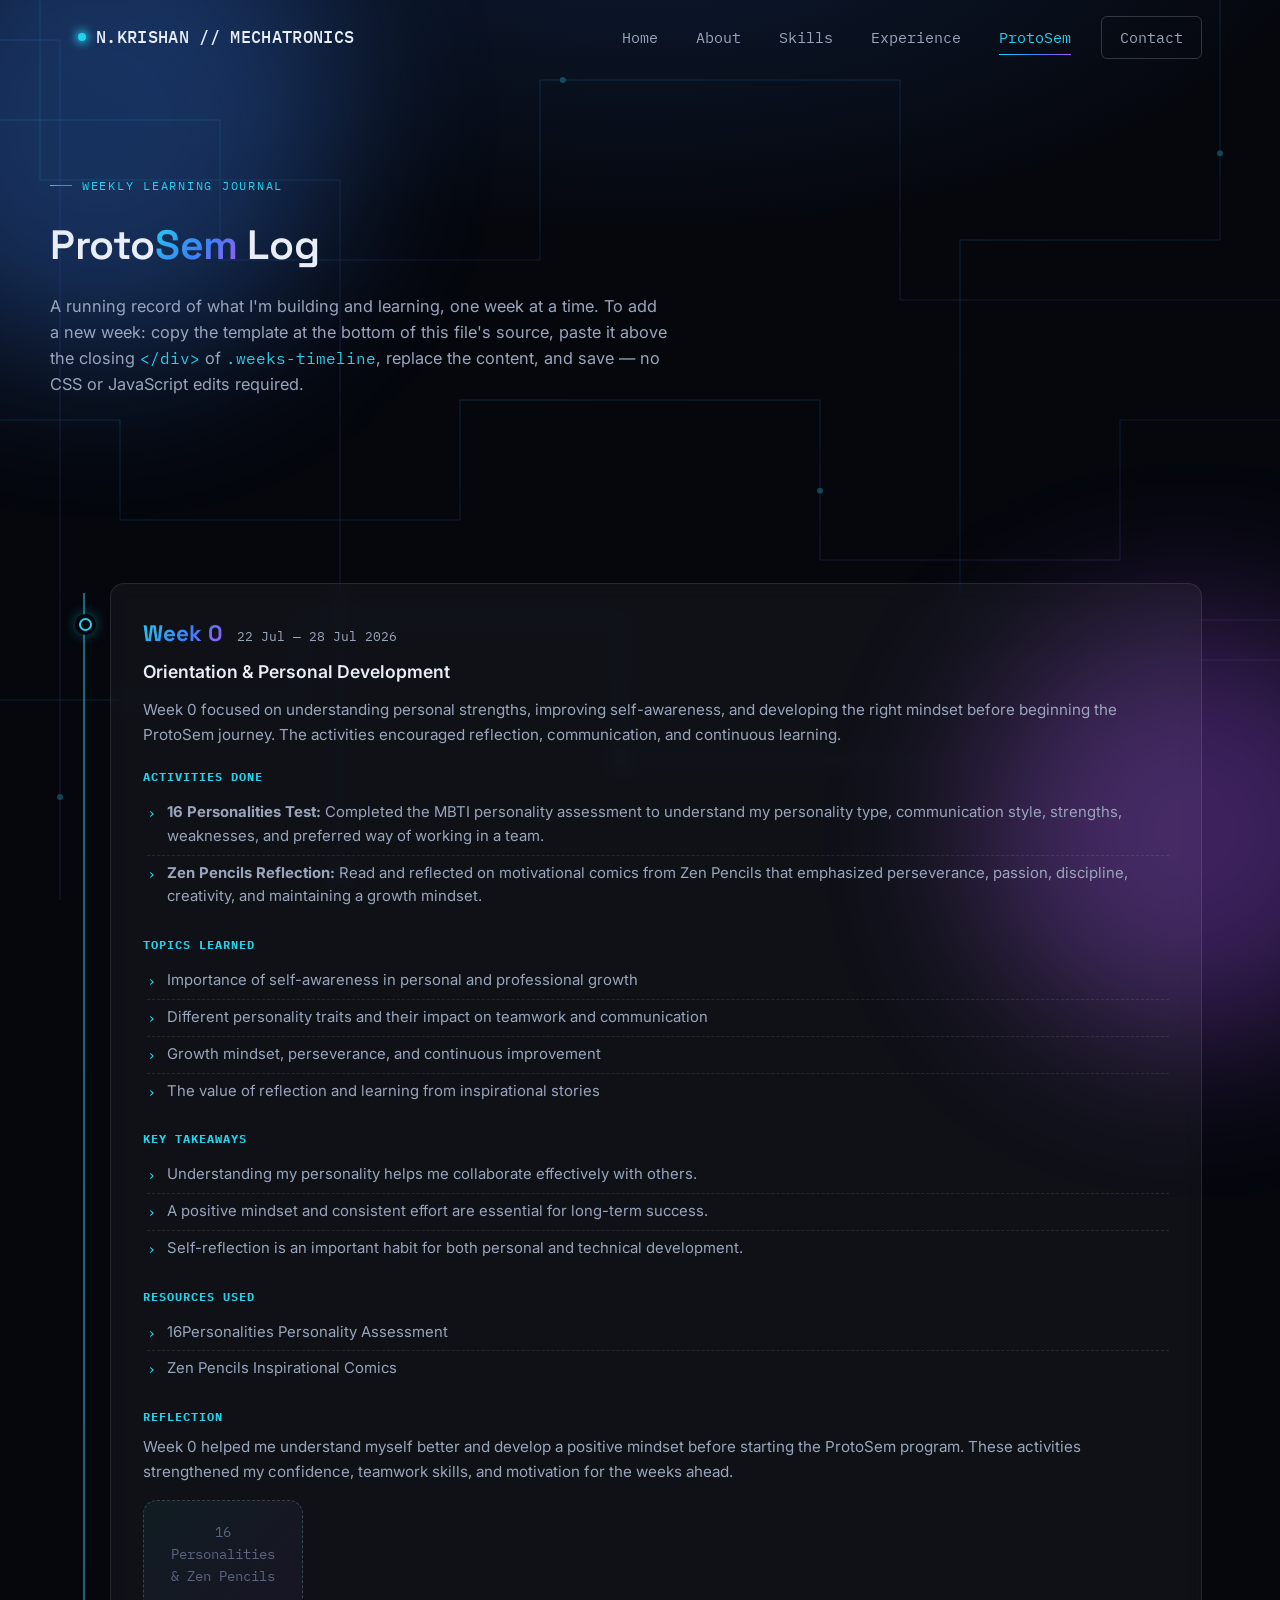
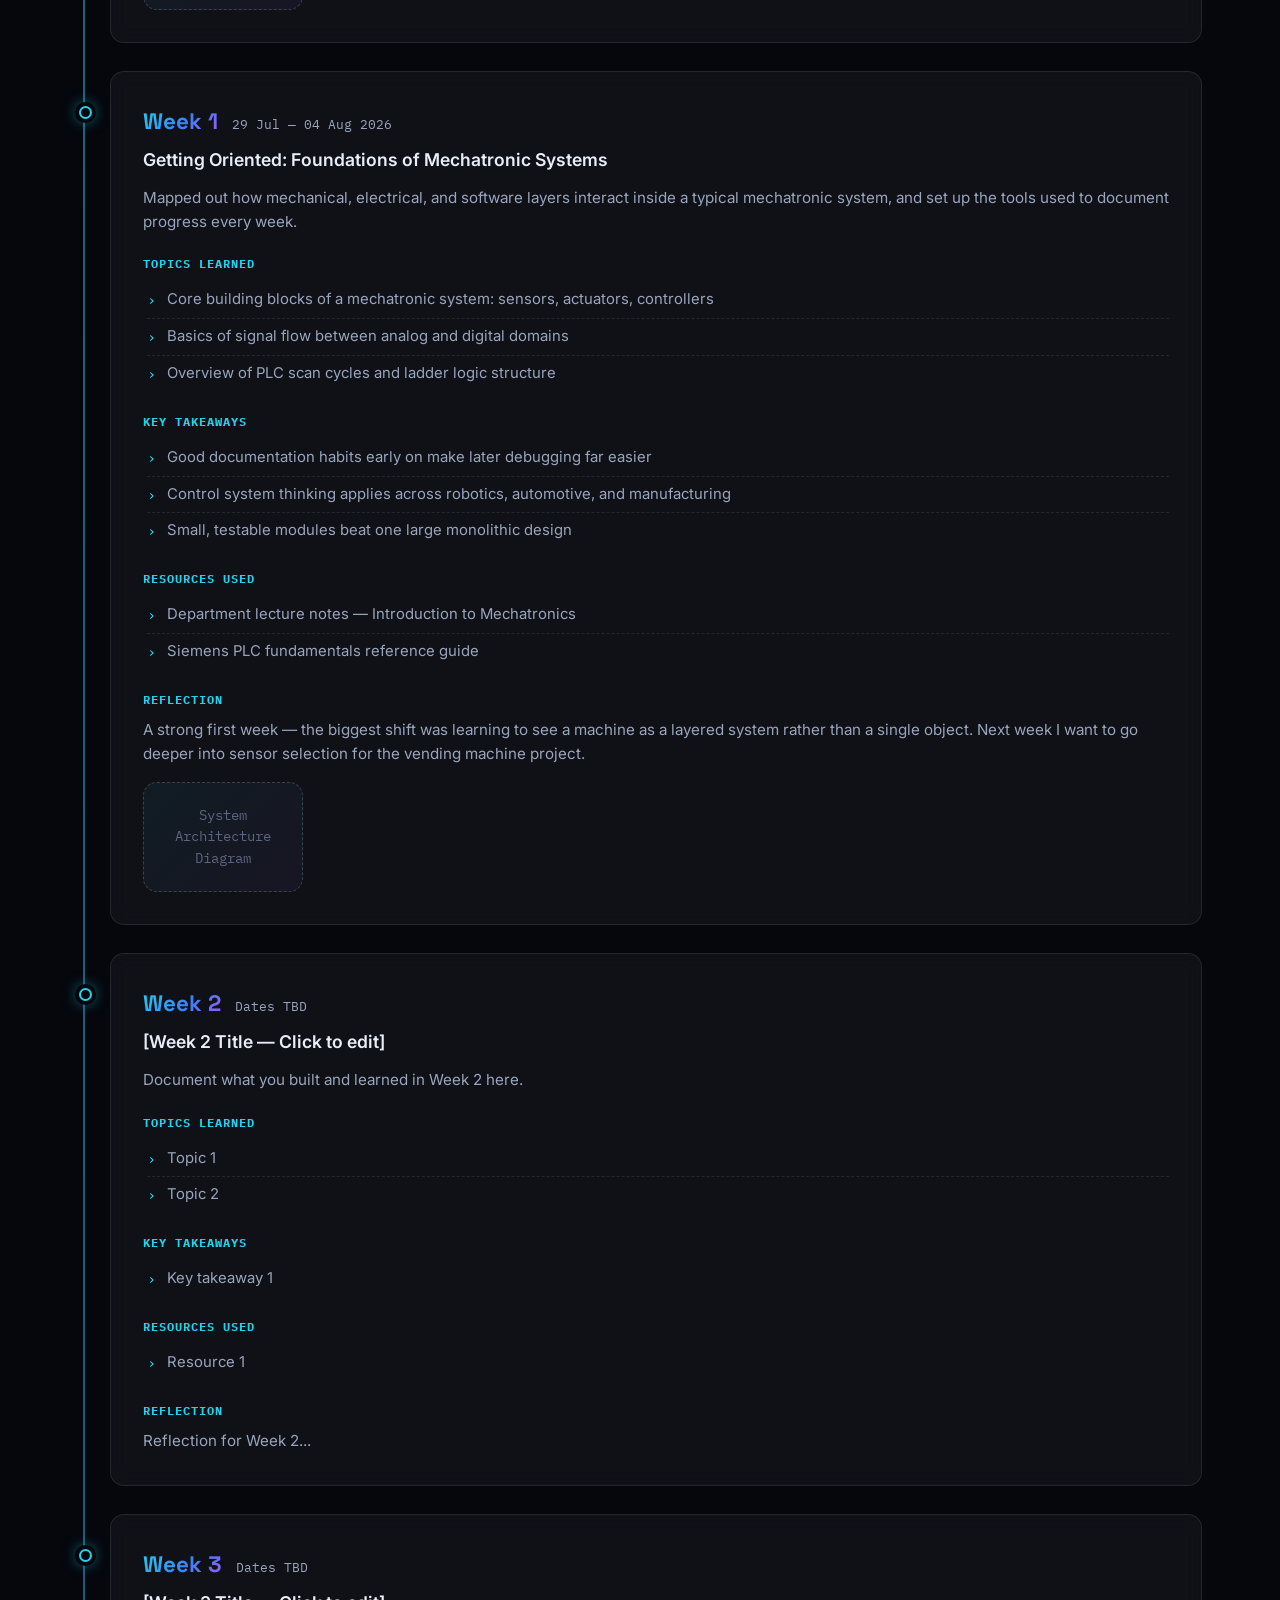
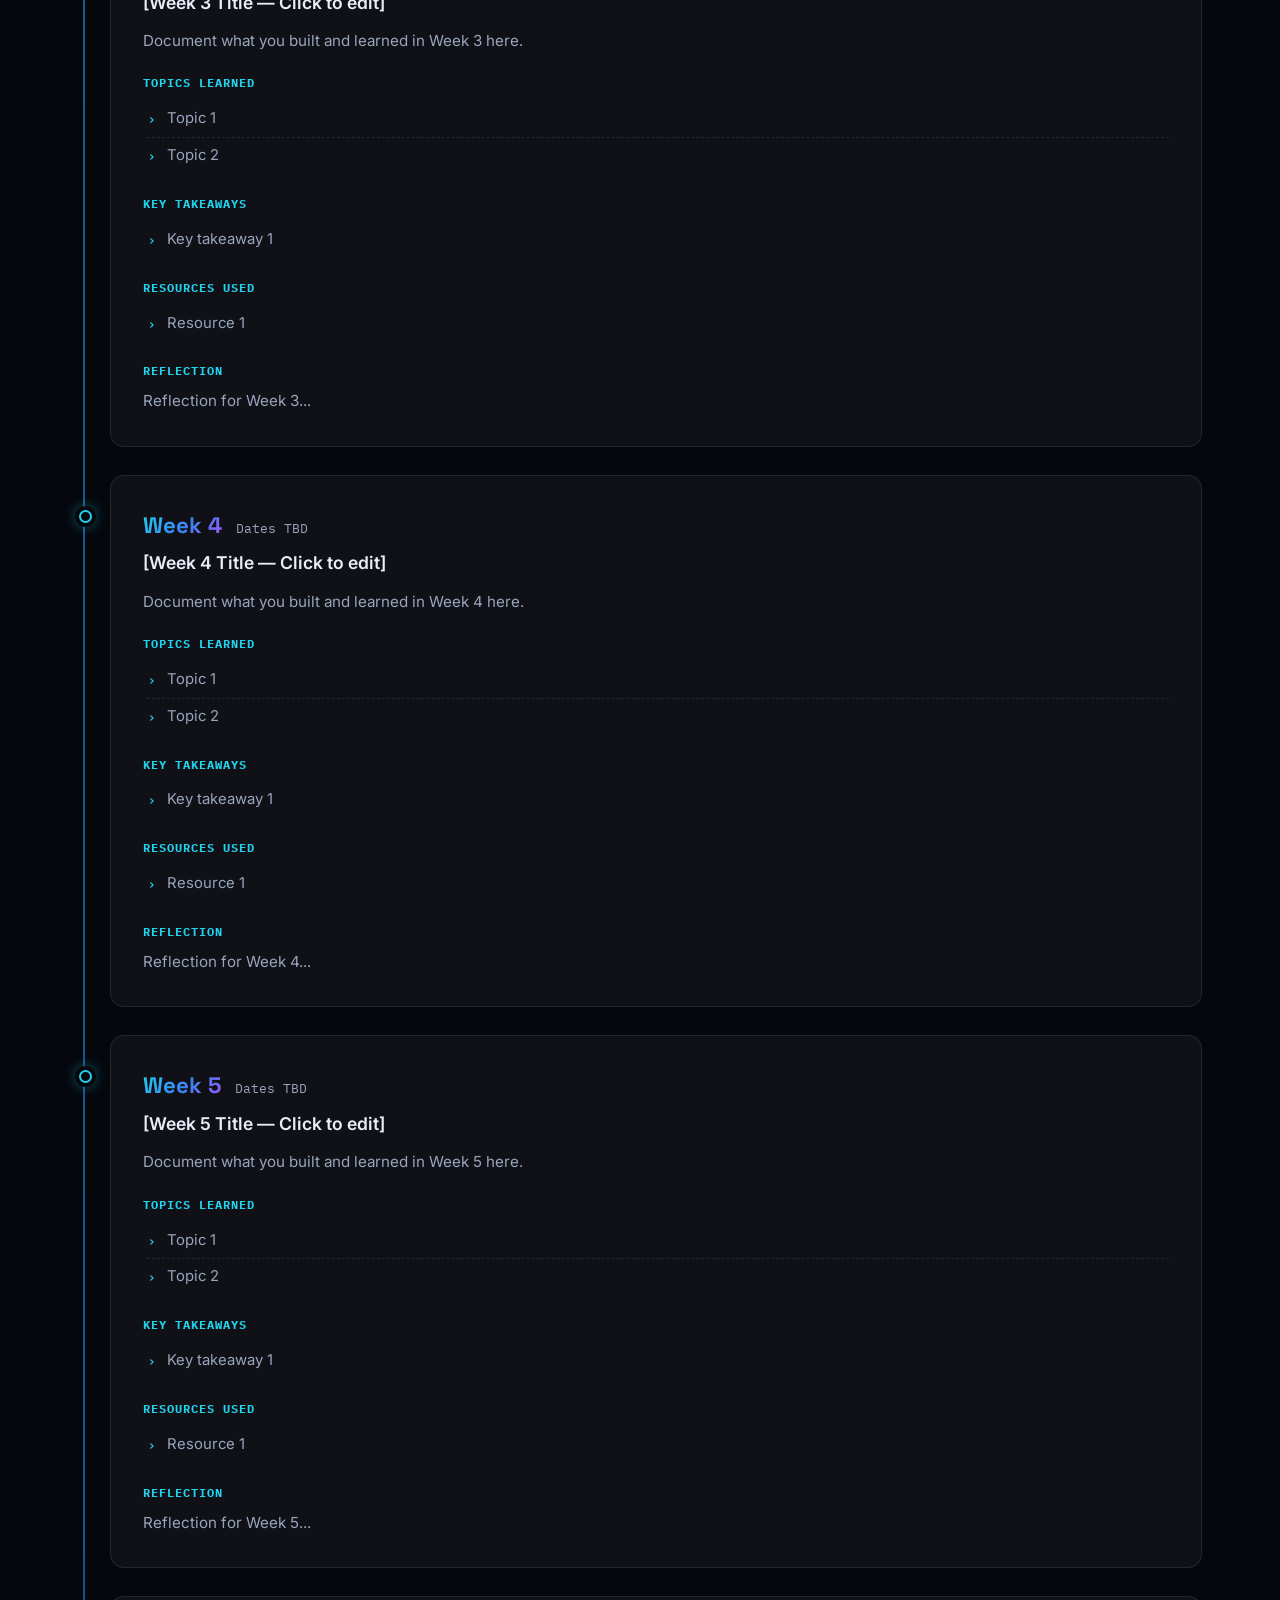
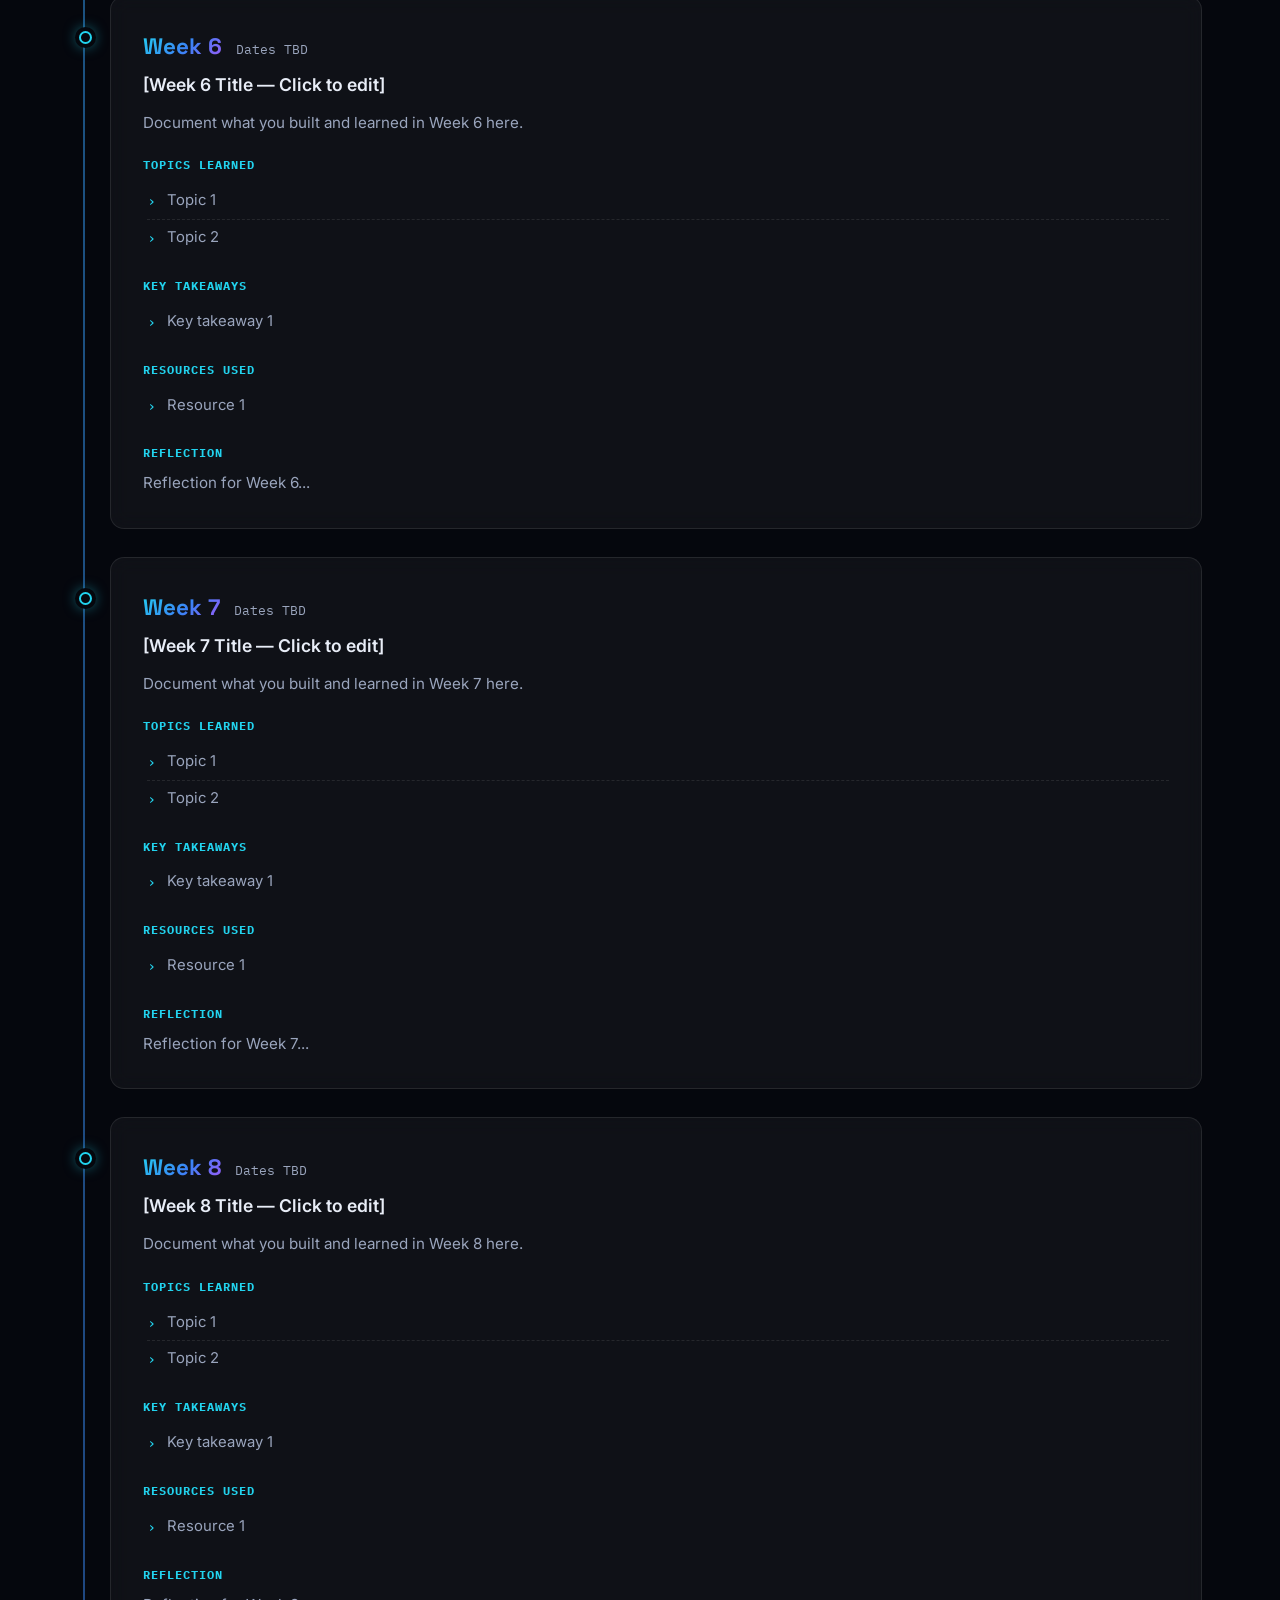
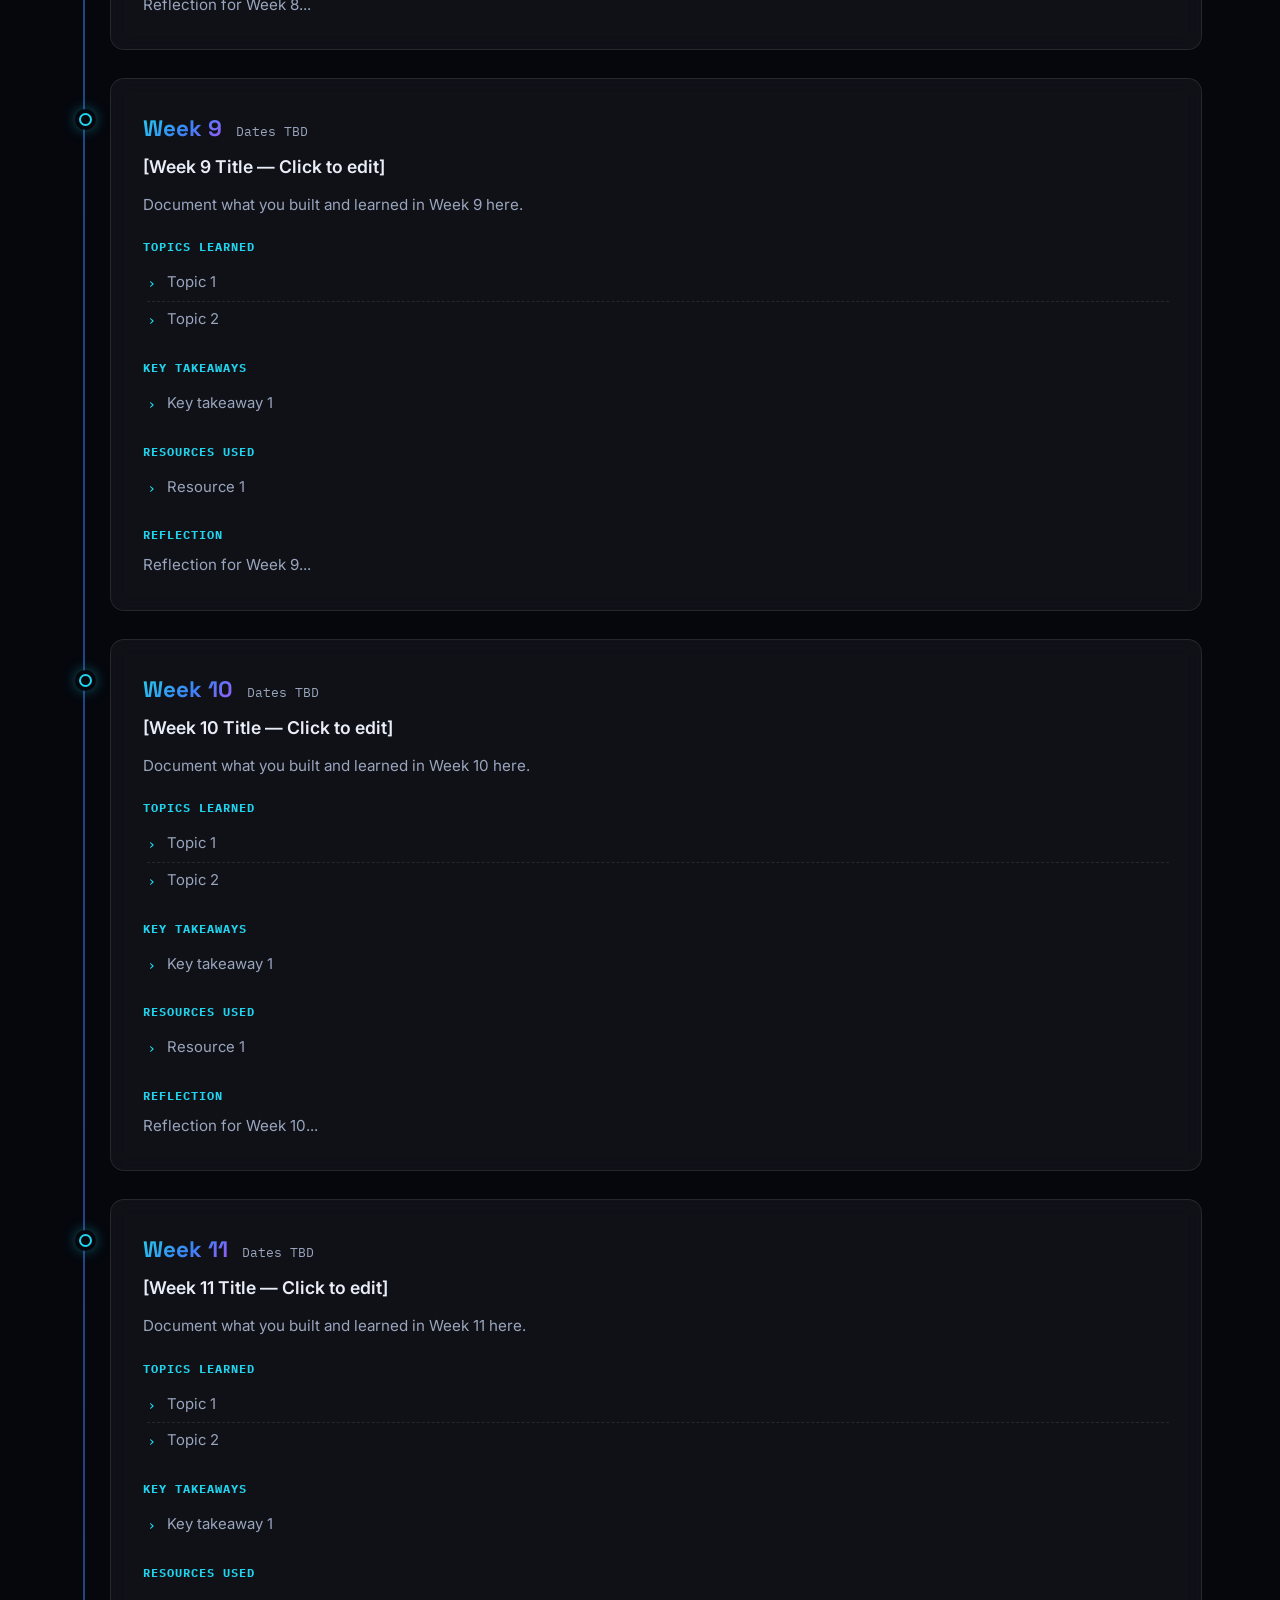
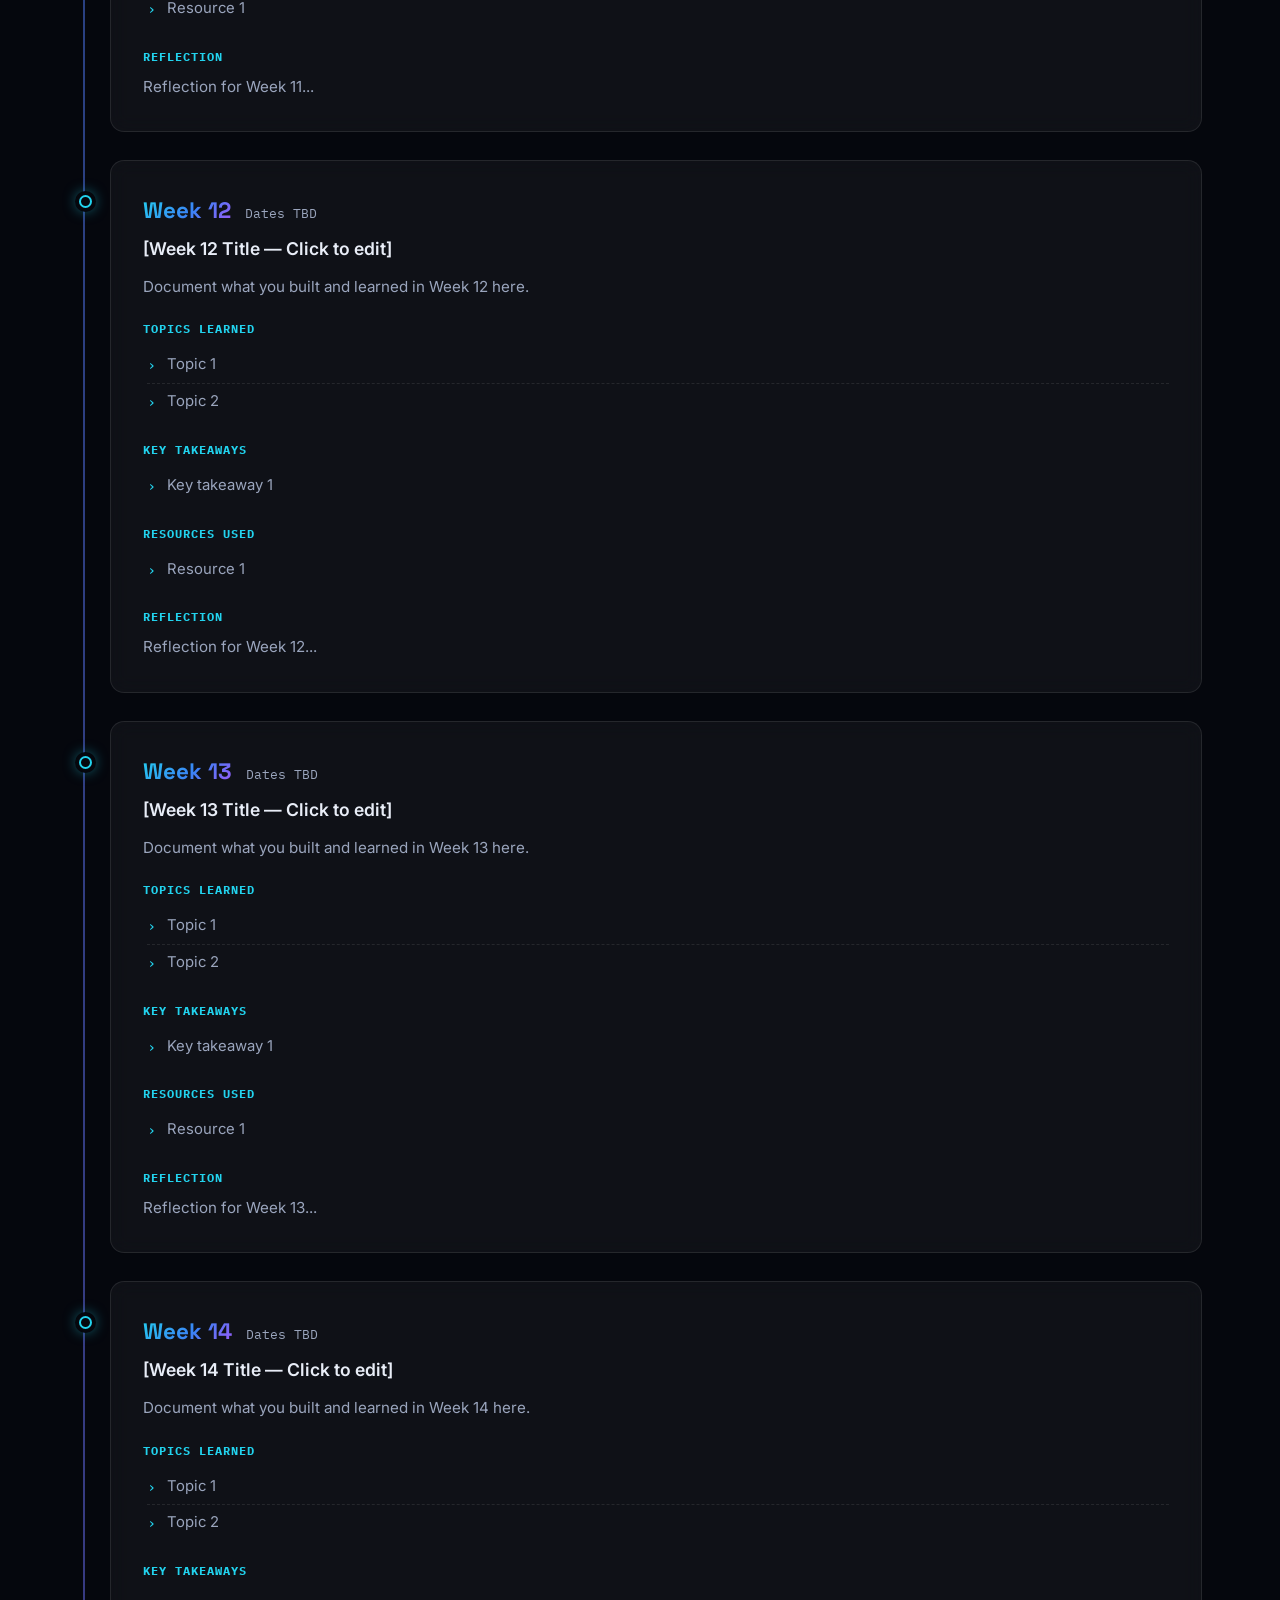
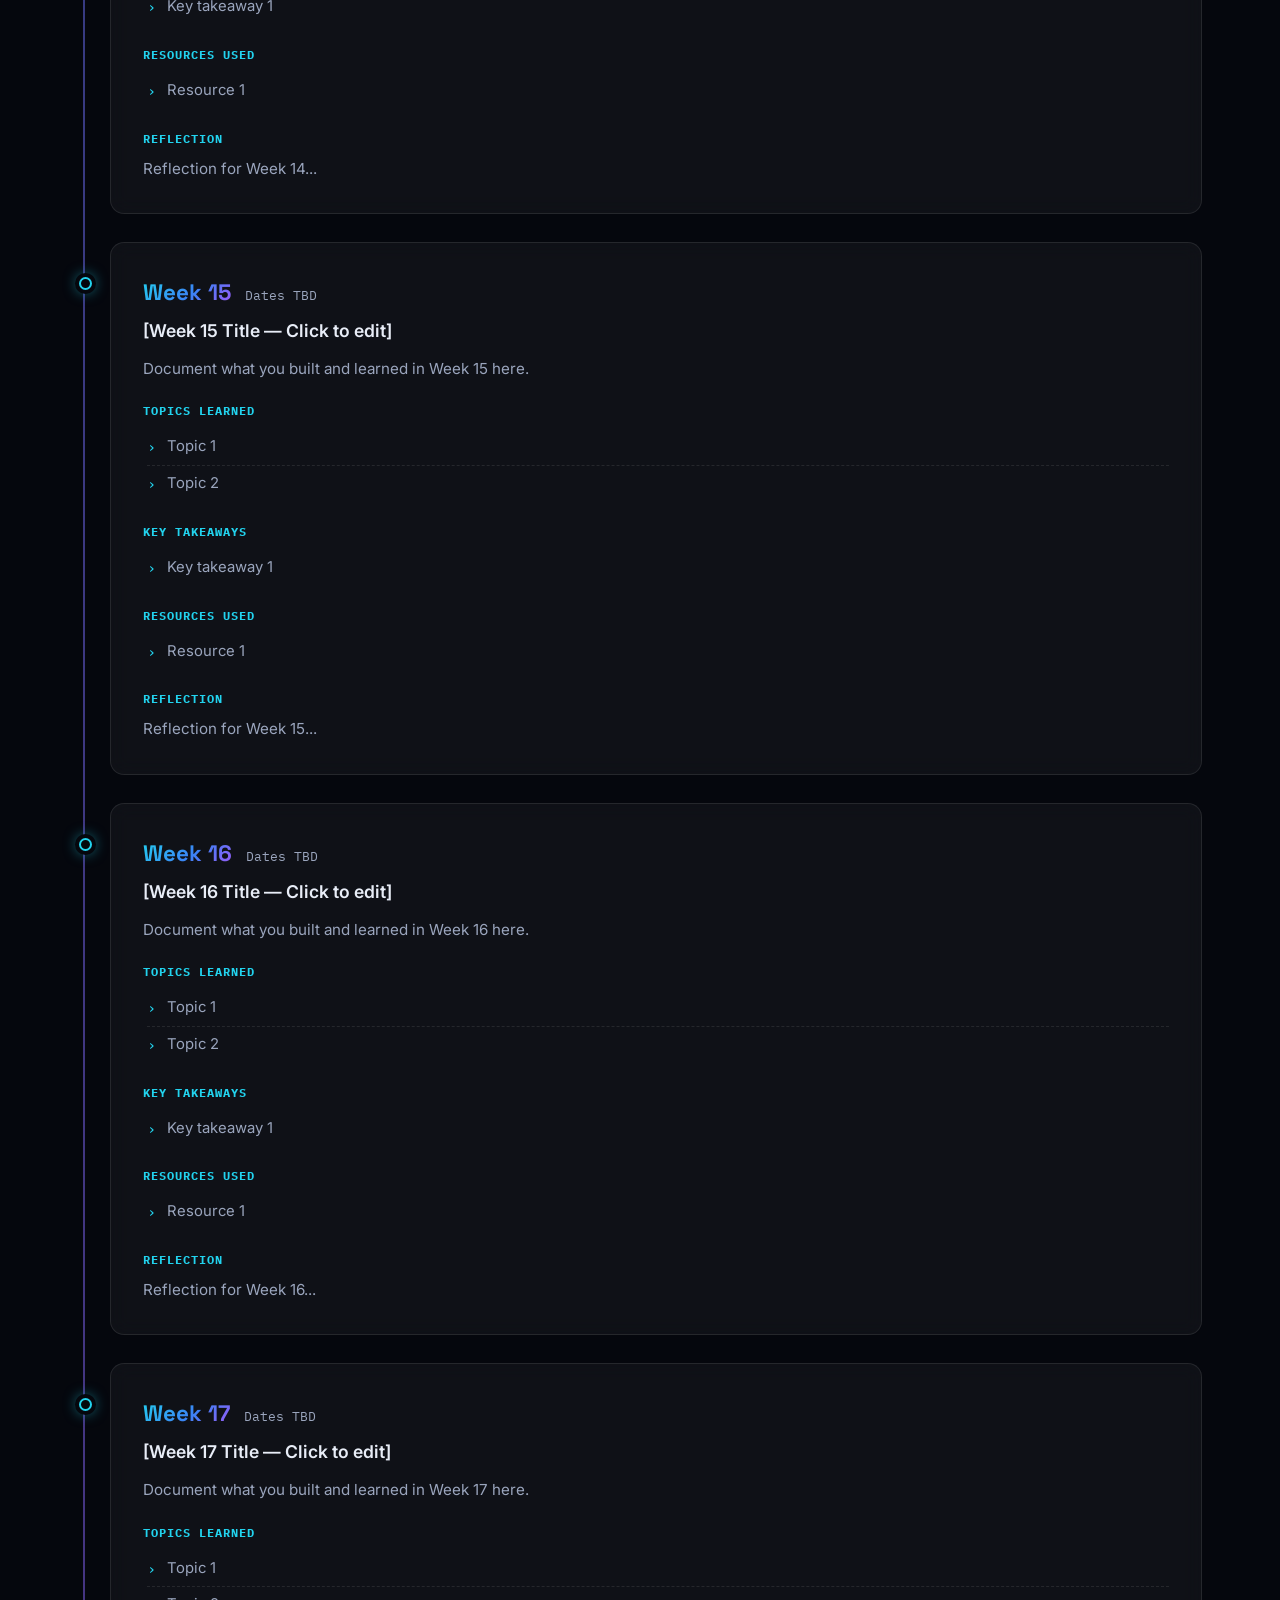
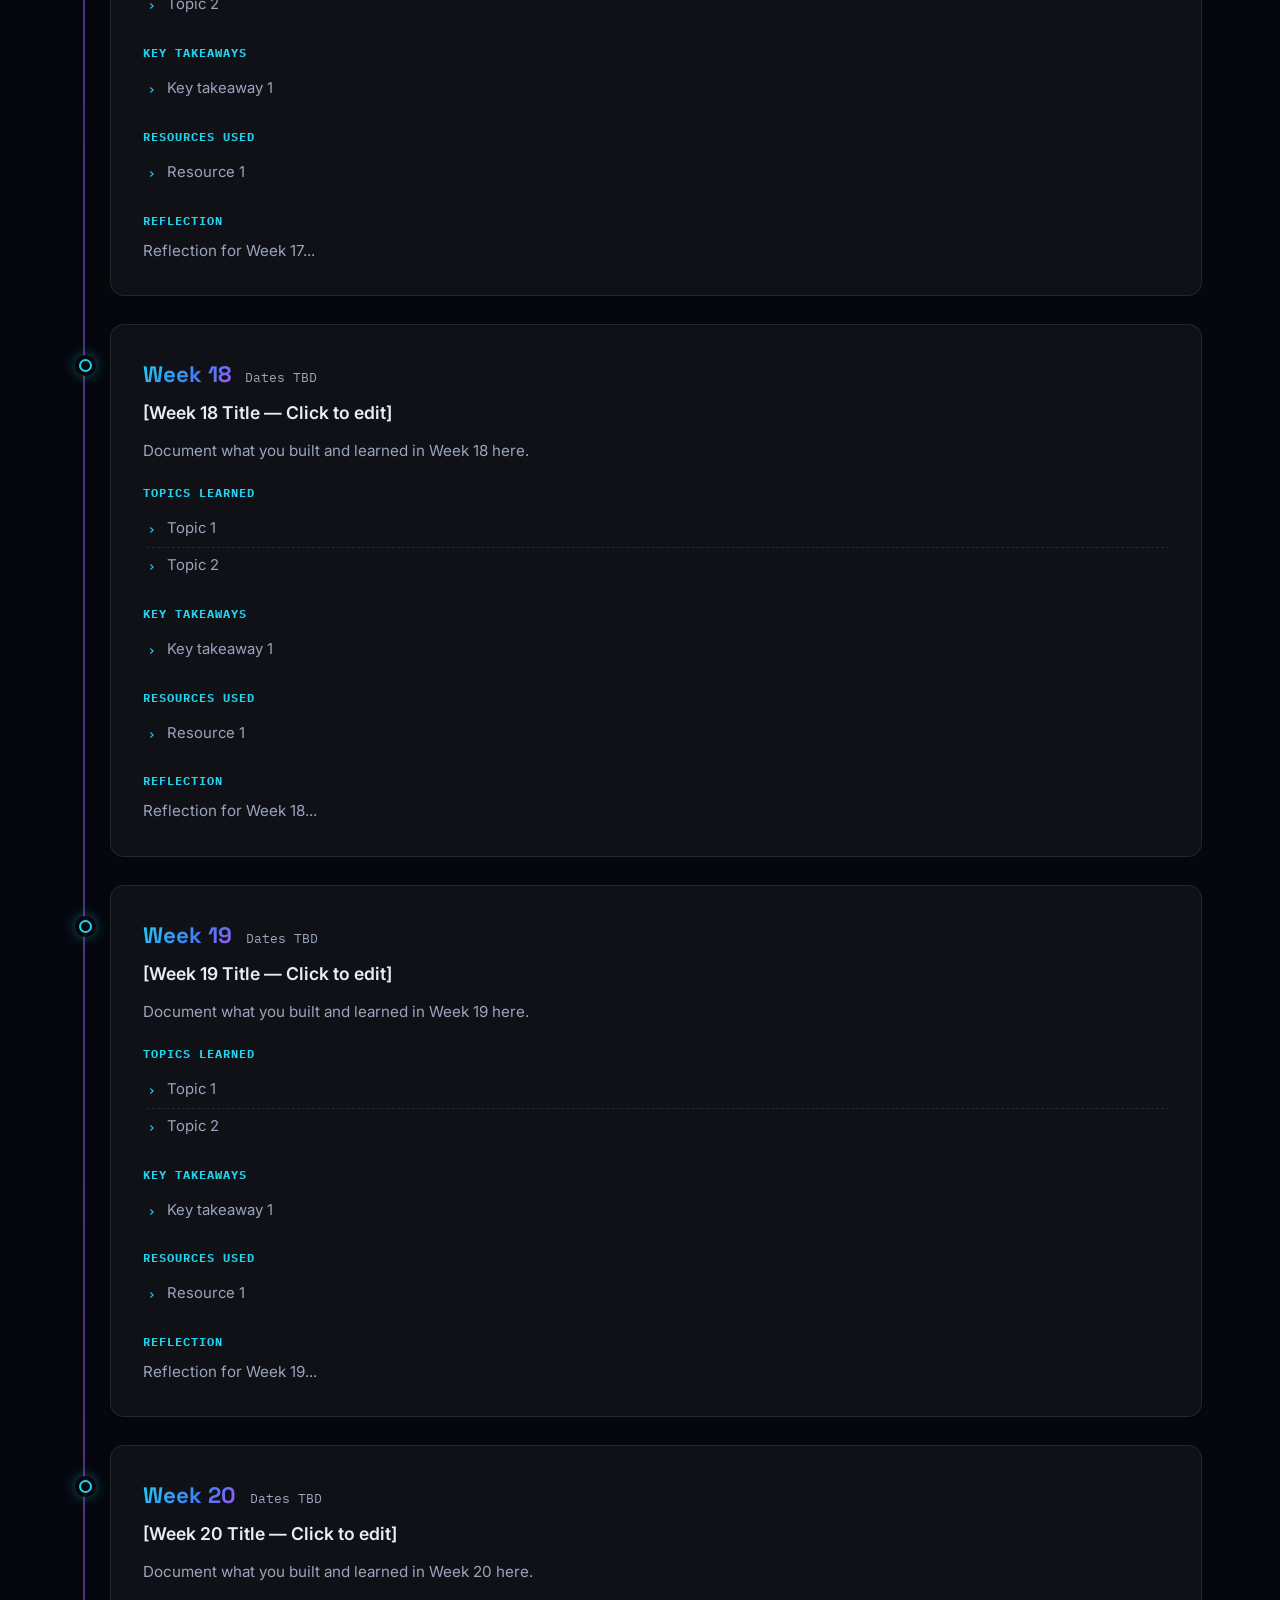
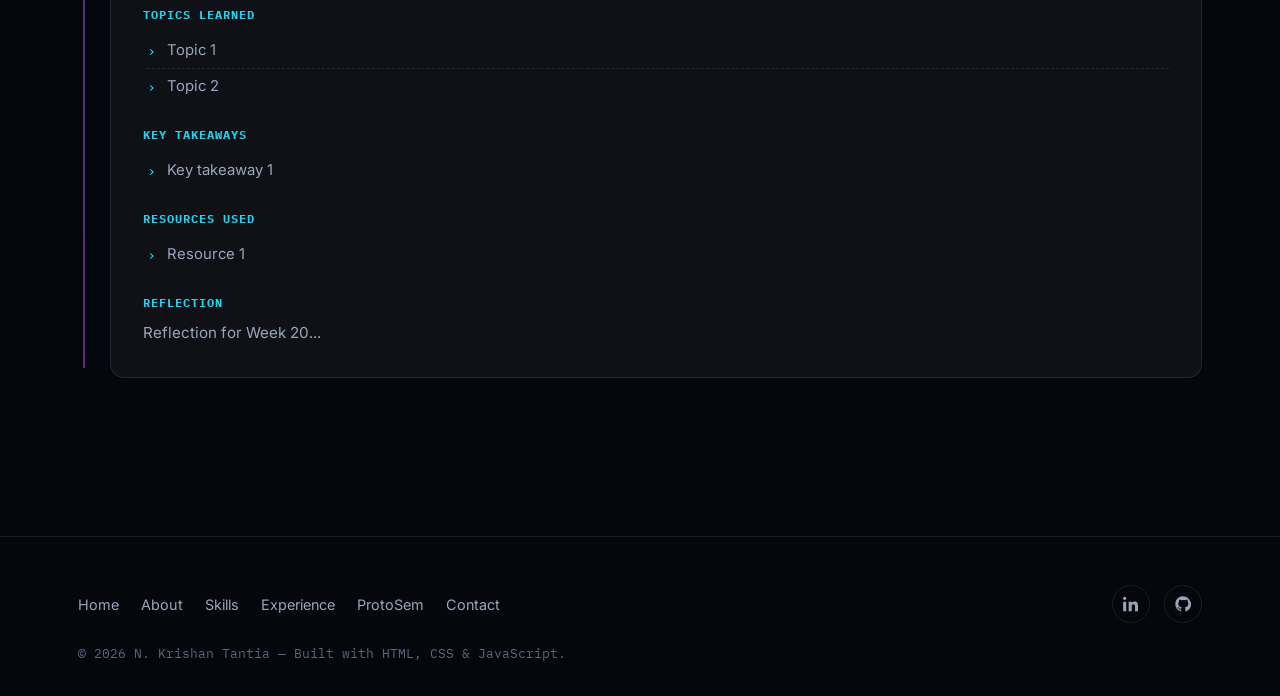
==== commit 44a26f5b: "Update portfolio" ====
--- a/protosem.html
+++ b/protosem.html
@@ -64,40 +64,46 @@
             <span>22 Jul — 28 Jul 2026</span>
           </div>
 
-          <h3>Orientation, System Setup &amp; Baseline Engineering</h3>
+          <h3>Orientation &amp; Personal Development</h3>
 
           <p>
-            Kicked off the ProtoSem mechatronics program with program orientation, development toolchain installation, hardware safety protocol certification, and establishing version control guidelines for 20 weeks of continuous rapid prototyping.
+            Week 0 focused on understanding personal strengths, improving self-awareness, and developing the right mindset before beginning the ProtoSem journey. The activities encouraged reflection, communication, and continuous learning.
           </p>
 
-          <h4>Topics Learned</h4>
-          <ul>
-            <li>ProtoSem curriculum roadmap, project milestones, and multidisciplinary evaluation rubrics</li>
-            <li>Mechatronics laboratory standard operating procedures (SOPs), ESD safety, and workbench protocols</li>
-            <li>Embedded &amp; mechanical design toolchain setup: STM32CubeIDE, VS Code, Fusion 360, and Git version control</li>
-            <li>Baseline skills matrix assessment across mechanical design, electronics, and embedded software</li>
-          </ul>
-
-          <h4>Key Takeaways</h4>
-          <ul>
-            <li>Safety, systematic documentation, and modular version control are vital prerequisites before physical assembly</li>
-            <li>Establishing clear interface standards between mechanical CAD, schematic capture, and firmware architecture avoids costly redesigns</li>
-            <li>Daily journal logging creates an invaluable reference for troubleshooting complex embedded bugs</li>
-          </ul>
-
-          <h4>Resources Used</h4>
-          <ul>
-            <li>ProtoSem Program Orientation Handbook &amp; Laboratory Safety Guidelines</li>
-            <li>Embedded Systems Hardware Setup Guide &amp; Git Prototyping Workflow</li>
+          <h4>Activities Done</h4>
+          <ul>
+            <li><strong>16 Personalities Test:</strong> Completed the MBTI personality assessment to understand my personality type, communication style, strengths, weaknesses, and preferred way of working in a team.</li>
+            <li><strong>Zen Pencils Reflection:</strong> Read and reflected on motivational comics from Zen Pencils that emphasized perseverance, passion, discipline, creativity, and maintaining a growth mindset.</li>
+          </ul>
+
+          <h4>Topics Learned</h4>
+          <ul>
+            <li>Importance of self-awareness in personal and professional growth</li>
+            <li>Different personality traits and their impact on teamwork and communication</li>
+            <li>Growth mindset, perseverance, and continuous improvement</li>
+            <li>The value of reflection and learning from inspirational stories</li>
+          </ul>
+
+          <h4>Key Takeaways</h4>
+          <ul>
+            <li>Understanding my personality helps me collaborate effectively with others.</li>
+            <li>A positive mindset and consistent effort are essential for long-term success.</li>
+            <li>Self-reflection is an important habit for both personal and technical development.</li>
+          </ul>
+
+          <h4>Resources Used</h4>
+          <ul>
+            <li>16Personalities Personality Assessment</li>
+            <li>Zen Pencils Inspirational Comics</li>
           </ul>
 
           <h4>Reflection</h4>
           <p>
-            Excited to begin this intensive 20-week mechatronics engineering journey! Setting up a clean, structured workflow early on creates a solid foundation for the complex multi-disciplinary engineering projects ahead.
+            Week 0 helped me understand myself better and develop a positive mindset before starting the ProtoSem program. These activities strengthened my confidence, teamwork skills, and motivation for the weeks ahead.
           </p>
 
           <div class="week-images">
-            <div class="img-placeholder" style="width:160px; height:110px; aspect-ratio:unset;">Lab Setup &amp; Workbench</div>
+            <div class="img-placeholder" style="width:160px; height:110px; aspect-ratio:unset;">16 Personalities &amp; Zen Pencils</div>
           </div>
         </div>
         <!-- END WEEK 0 -->
@@ -689,6 +695,13 @@
         Description goes here...
     </p>
 
+    <h4>Activities Done</h4>
+
+    <ul>
+        <li></li>
+        <li></li>
+    </ul>
+
     <h4>Topics Learned</h4>
 
     <ul>
--- a/css/style.css
+++ b/css/style.css
@@ -141,6 +141,18 @@
 .btn:focus-visible, a:focus-visible, button:focus-visible, input:focus-visible, textarea:focus-visible{
   outline: 2px solid var(--cyan);
   outline-offset: 3px;
+}
+
+/* ---------- Scroll Reveal ---------- */
+.reveal{
+  opacity: 0;
+  transform: translateY(22px);
+  transition: opacity 0.6s var(--ease), transform 0.6s var(--ease);
+  transition-delay: calc(var(--i, 0) * 0.05s);
+}
+.reveal.in-view{
+  opacity: 1;
+  transform: translateY(0);
 }
 
 .btn--primary{
